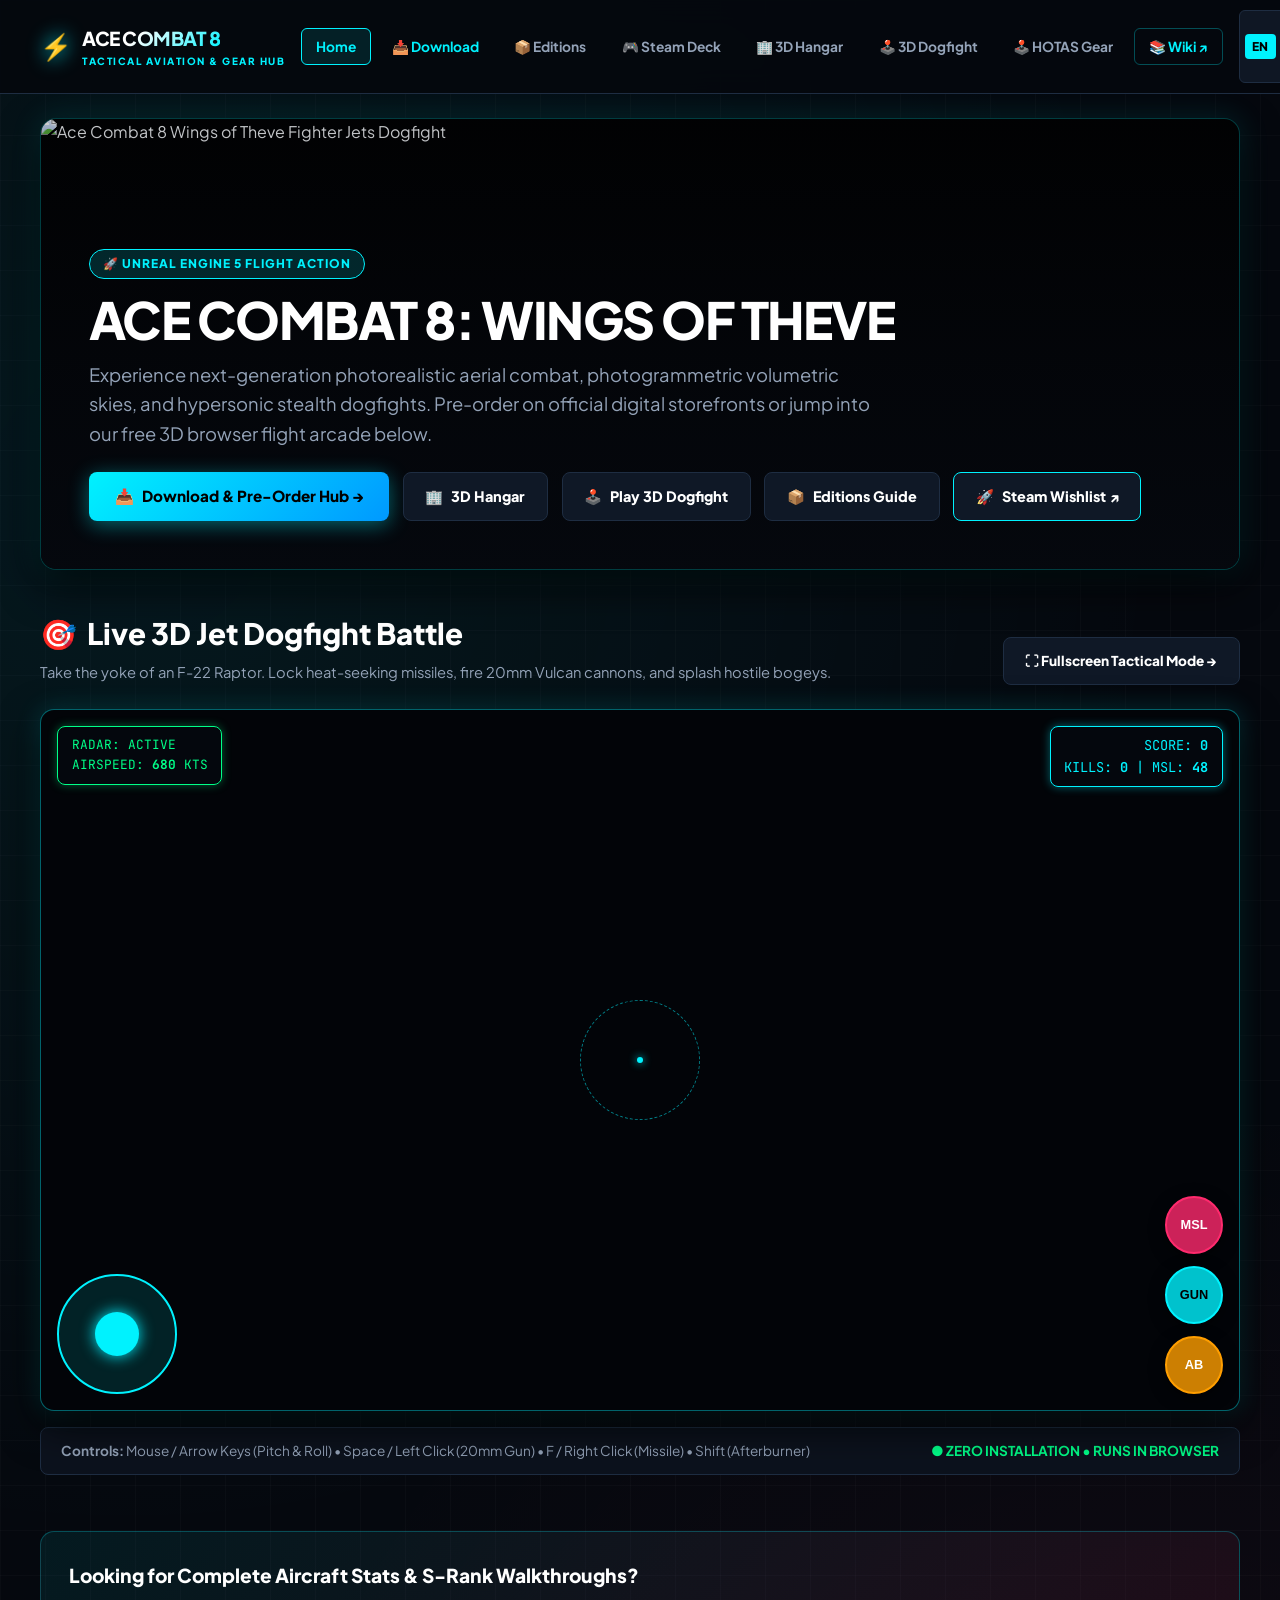
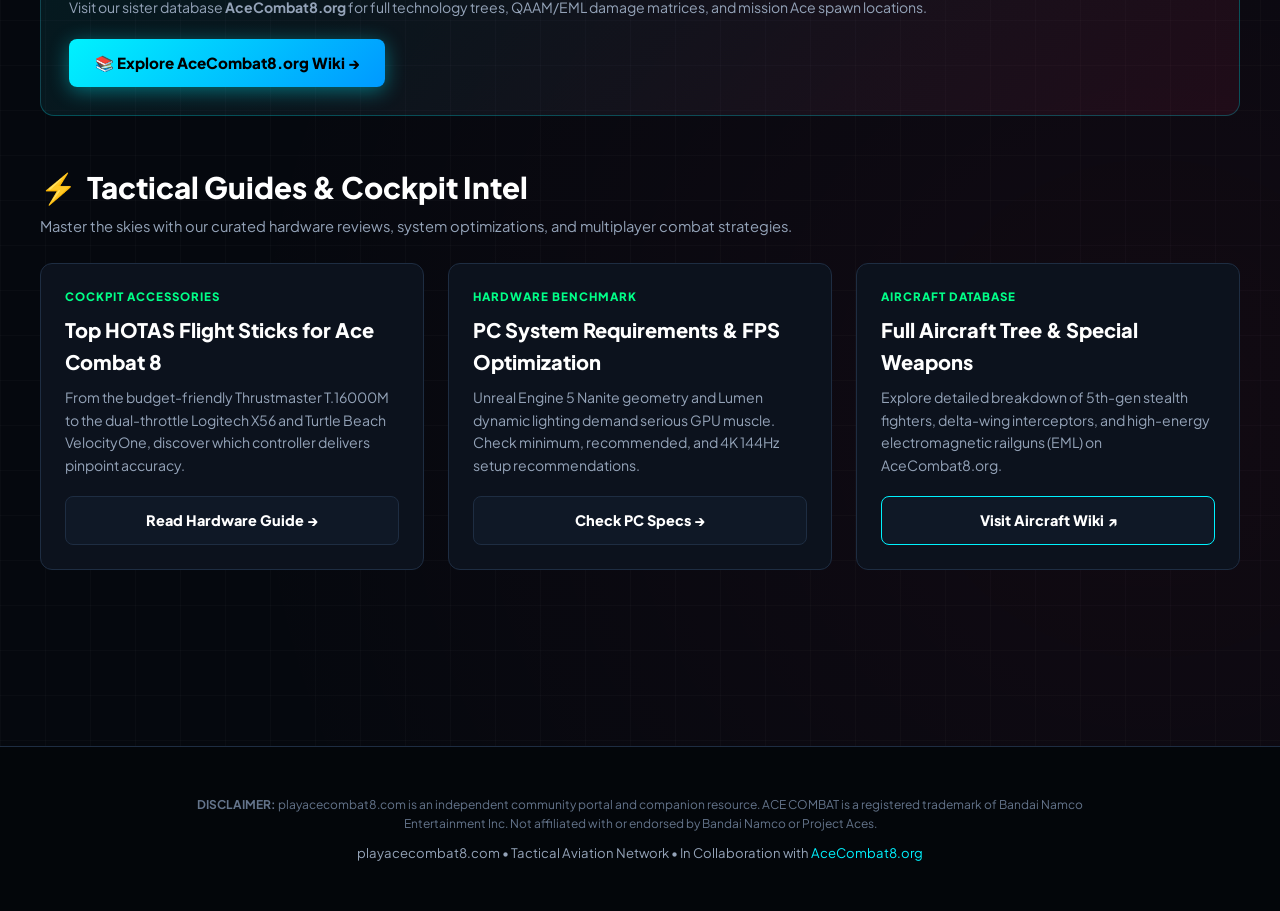
==== index.html @ 9df262fb "feat(download): add /download/ hub and official Steam/Bandai Namco storefront links" ====
<!DOCTYPE html>
<html lang="en">
<head>
  <meta charset="UTF-8">
  <meta name="viewport" content="width=device-width, initial-scale=1.0">
  <title>Ace Combat 8: Wings of Theve - 3D Jet Dogfight Game & Gear Hub</title>
  <meta name="description" content="Ace Combat 8: Wings of Theve portal. Play free 3D jet dogfight action game, discover the best HOTAS flight sticks, PC system requirements, and tactical guides.">
  <meta name="keywords" content="ace combat 8, ace combat 8 game, ace combat 8 wings of theve, play ace combat 8 online, ace combat 8 flight stick, ace combat 8 pc requirements">

  <link rel="canonical" href="https://playacecombat8.com/">
  <link rel="alternate" hreflang="en" href="https://playacecombat8.com/">
  <link rel="alternate" hreflang="ja" href="https://playacecombat8.com/ja/">

  <!-- Open Graph -->
  <meta property="og:title" content="Ace Combat 8: Wings of Theve - 3D Jet Dogfight Game & Gear Hub">
  <meta property="og:description" content="Play the free 3D jet dogfight combat arcade, compare HOTAS flight controllers, and master Ace Combat 8.">
  <meta property="og:type" content="website">
  <meta property="og:url" content="https://playacecombat8.com/">
  <meta property="og:image" content="https://playacecombat8.com/images/hero.jpg">

  <link rel="icon" href="data:image/svg+xml,<svg xmlns=%22http://www.w3.org/2000/svg%22 viewBox=%220 0 100 100%22><text y=%22.9em%22 font-size=%2290%22>✈️</text></svg>">

  <!-- Google Fonts -->
  <link rel="preconnect" href="https://fonts.googleapis.com">
  <link rel="preconnect" href="https://fonts.gstatic.com" crossorigin>
  <link href="https://fonts.googleapis.com/css2?family=JetBrains+Mono:wght@500;700;800&family=Plus+Jakarta+Sans:wght@400;600;700;800;900&display=swap" rel="stylesheet">

  <link rel="stylesheet" href="/style.css">

  <script type="application/ld+json">
  {
    "@context": "https://schema.org",
    "@graph": [
      {
        "@type": "WebSite",
        "name": "Ace Combat 8 Game Hub",
        "url": "https://playacecombat8.com/",
        "description": "Interactive aviation portal and 3D air combat dogfight game for Ace Combat 8: Wings of Theve."
      },
      {
        "@type": "VideoGame",
        "name": "Ace Combat 8: Wings of Theve",
        "operatingSystem": "Windows, PS5, Xbox Series X",
        "applicationCategory": "Game",
        "genre": ["Flight Action", "Combat Flight", "Arcade Action"]
      }
    ]
  }
  </script>
</head>
<body>
  <!-- Header Bar -->
  <header class="site-header">
    <div class="header-content">
      <a href="/" class="brand-logo">
        <span class="brand-icon">⚡</span>
        <div>
          <span class="brand-title">ACE COMBAT 8</span>
          <span class="brand-sub">TACTICAL AVIATION & GEAR HUB</span>
        </div>
      </a>

      <nav class="top-nav" id="siteNav">
        <a href="/" class="nav-link active">Home</a>
        <a href="/download/" class="nav-link" style="color: var(--hud-cyan); font-weight: 700;">📥 Download</a>
        <a href="/editions/" class="nav-link">📦 Editions</a>
        <a href="/steam-deck/" class="nav-link">🎮 Steam Deck</a>
        <a href="/hangar/" class="nav-link">🏢 3D Hangar</a>
        <a href="/play-online/" class="nav-link">🕹️ 3D Dogfight</a>
        <a href="/hardware/" class="nav-link">🕹️ HOTAS Gear</a>
        <a href="https://acecombat8.org/" target="_blank" rel="noopener" class="nav-link" style="color: var(--hud-cyan); border-color: rgba(0,242,254,0.3);">📚 Wiki ↗</a>
      </nav>

      <div class="header-right">
        <div class="lang-switch">
          <a href="/" class="lang-btn active">EN</a>
          <a href="/ja/" class="lang-btn">日本語</a>
        </div>
        <button class="mobile-menu-toggle" id="menuToggle" aria-label="Toggle Menu">☰</button>
      </div>
    </div>
  </header>

  <!-- Main Container -->
  <main class="main-content">
    <!-- Cinematic Hero Banner -->
    <section class="hero-banner">
      <div class="hero-img-wrap">
        <img src="/images/hero.jpg" alt="Ace Combat 8 Wings of Theve Fighter Jets Dogfight" width="1240" height="520">
        <div class="hero-overlay">
          <span class="hero-badge">🚀 UNREAL ENGINE 5 FLIGHT ACTION</span>
          <h1 class="hero-title">ACE COMBAT 8: WINGS OF THEVE</h1>
          <p class="hero-desc">
            Experience next-generation photorealistic aerial combat, photogrammetric volumetric skies, and hypersonic stealth dogfights. Pre-order on official digital storefronts or jump into our free 3D browser flight arcade below.
          </p>
          <div class="hero-cta-bar">
            <a href="/download/" class="btn-primary" style="background: linear-gradient(135deg, #00f2fe, #0099ff); color: #000; font-weight: 800;">
              <span>📥</span> Download & Pre-Order Hub →
            </a>
            <a href="/hangar/" class="btn-secondary">
              <span>🏢</span> 3D Hangar
            </a>
            <a href="/play-online/" class="btn-secondary">
              <span>🕹️</span> Play 3D Dogfight
            </a>
            <a href="/editions/" class="btn-secondary">
              <span>📦</span> Editions Guide
            </a>
            <a href="https://store.steampowered.com/search/?term=Ace+Combat" target="_blank" rel="noopener" class="btn-secondary" style="border-color: var(--hud-cyan);">
              <span>🚀</span> Steam Wishlist ↗
            </a>
          </div>
        </div>
      </div>
    </section>

    <!-- Embedded 3D Dogfight Combat Section -->
    <section style="margin-bottom: 3.5rem;">
      <div class="section-header">
        <div>
          <h2 class="section-title"><span>🎯</span> Live 3D Jet Dogfight Battle</h2>
          <p class="section-sub">Take the yoke of an F-22 Raptor. Lock heat-seeking missiles, fire 20mm Vulcan cannons, and splash hostile bogeys.</p>
        </div>
        <a href="/play-online/" class="btn-secondary" style="font-size: 0.85rem;">
          <span>⛶ Fullscreen Tactical Mode →</span>
        </a>
      </div>

      <div class="dogfight-game-wrapper">
        <canvas id="dogfightCanvas"></canvas>

        <!-- Tactical HUD Overlay -->
        <div class="game-hud-overlay">
          <div class="hud-top-bar">
            <div class="hud-radar-box">
              <span>RADAR: ACTIVE</span><br>
              <span>AIRSPEED: <strong id="hudSpeed">680</strong> KTS</span>
            </div>
            <div class="hud-score-box">
              <span>SCORE: <strong id="hudScore">0</strong></span><br>
              <span>KILLS: <strong id="hudKills">0</strong> | MSL: <strong id="hudMissiles">48</strong></span>
            </div>
          </div>

          <div class="hud-center-crosshair">
            <div class="crosshair-center-dot"></div>
          </div>

          <div id="lockWarning" class="hud-lock-warning" style="display: none;">
            ⚠️ MISSILE LOCK ⚠️
          </div>

          <!-- Mobile Virtual Joystick & Buttons -->
          <div class="mobile-flight-controls">
            <div class="touch-stick-area" id="touchStick">
              <div class="touch-stick-thumb" id="stickThumb"></div>
            </div>
            <div class="touch-action-buttons">
              <button class="btn-flight-touch btn-missile" id="btnFireMissile" type="button">MSL</button>
              <button class="btn-flight-touch btn-gun" id="btnFireGun" type="button">GUN</button>
              <button class="btn-flight-touch btn-afterburner" id="btnBoost" type="button">AB</button>
            </div>
          </div>
        </div>
      </div>

      <div style="display: flex; justify-content: space-between; align-items: center; flex-wrap: wrap; gap: 0.5rem; background: #0c121d; padding: 0.75rem 1.25rem; border-radius: 8px; border: 1px solid var(--border-color); font-size: 0.85rem; color: var(--text-muted);">
        <div><strong>Controls:</strong> Mouse / Arrow Keys (Pitch & Roll) • Space / Left Click (20mm Gun) • F / Right Click (Missile) • Shift (Afterburner)</div>
        <div style="color: var(--hud-green); font-weight: 700;">● ZERO INSTALLATION • RUNS IN BROWSER</div>
      </div>
    </section>

    <!-- Cross-Network Synergy Banner -->
    <div class="synergy-box">
      <div class="synergy-text">
        <h4>Looking for Complete Aircraft Stats & S-Rank Walkthroughs?</h4>
        <p>Visit our sister database <strong>AceCombat8.org</strong> for full technology trees, QAAM/EML damage matrices, and mission Ace spawn locations.</p>
      </div>
      <a href="https://acecombat8.org/" target="_blank" rel="noopener" class="btn-primary" style="white-space: nowrap;">
        <span>📚 Explore AceCombat8.org Wiki →</span>
      </a>
    </div>

    <!-- 3 Core Feature Cards -->
    <section>
      <div class="section-header">
        <div>
          <h2 class="section-title"><span>⚡</span> Tactical Guides & Cockpit Intel</h2>
          <p class="section-sub">Master the skies with our curated hardware reviews, system optimizations, and multiplayer combat strategies.</p>
        </div>
      </div>

      <div class="grid-3">
        <div class="tactical-card">
          <span class="card-tag">COCKPIT ACCESSORIES</span>
          <h3>Top HOTAS Flight Sticks for Ace Combat 8</h3>
          <p>From the budget-friendly Thrustmaster T.16000M to the dual-throttle Logitech X56 and Turtle Beach VelocityOne, discover which controller delivers pinpoint accuracy.</p>
          <a href="/hardware/" class="btn-secondary" style="width: 100%; justify-content: center;">
            <span>Read Hardware Guide →</span>
          </a>
        </div>

        <div class="tactical-card">
          <span class="card-tag">HARDWARE BENCHMARK</span>
          <h3>PC System Requirements & FPS Optimization</h3>
          <p>Unreal Engine 5 Nanite geometry and Lumen dynamic lighting demand serious GPU muscle. Check minimum, recommended, and 4K 144Hz setup recommendations.</p>
          <a href="/system-requirements/" class="btn-secondary" style="width: 100%; justify-content: center;">
            <span>Check PC Specs →</span>
          </a>
        </div>

        <div class="tactical-card">
          <span class="card-tag">AIRCRAFT DATABASE</span>
          <h3>Full Aircraft Tree & Special Weapons</h3>
          <p>Explore detailed breakdown of 5th-gen stealth fighters, delta-wing interceptors, and high-energy electromagnetic railguns (EML) on AceCombat8.org.</p>
          <a href="https://acecombat8.org/" target="_blank" rel="noopener" class="btn-secondary" style="width: 100%; justify-content: center; border-color: var(--hud-cyan);">
            <span>Visit Aircraft Wiki ↗</span>
          </a>
        </div>
      </div>
    </section>
  </main>

  <!-- Site Footer -->
  <footer class="site-footer">
    <div class="footer-content">
      <p class="disclaimer-text">
        <strong>DISCLAIMER:</strong> playacecombat8.com is an independent community portal and companion resource. ACE COMBAT is a registered trademark of Bandai Namco Entertainment Inc. Not affiliated with or endorsed by Bandai Namco or Project Aces.
      </p>
      <p class="copyright-sub">playacecombat8.com • Tactical Aviation Network • In Collaboration with <a href="https://acecombat8.org/" target="_blank" rel="noopener" style="color: var(--hud-cyan); text-decoration: none;">AceCombat8.org</a></p>
    </div>
  </footer>

  <script src="https://cdnjs.cloudflare.com/ajax/libs/three.js/r128/three.min.js"></script>
  <script src="/dogfight.js"></script>
  <script>
    const menuToggle = document.getElementById('menuToggle');
    const siteNav = document.getElementById('siteNav');
    if (menuToggle && siteNav) {
      menuToggle.addEventListener('click', () => {
        siteNav.classList.toggle('open');
      });
    }
  </script>
</body>
</html>
---- style.css ----
﻿/* ==========================================================================
   ACE COMBAT 8: WINGS OF THEVE - Tactical Aviation & Arcade Hub
   ========================================================================== */

:root {
  --bg-darkest: #05080e;
  --bg-card: #0c121d;
  --bg-card-hover: #121c2c;
  --bg-elevated: #162438;
  
  --hud-cyan: #00f2fe;
  --hud-cyan-glow: rgba(0, 242, 254, 0.4);
  --hud-green: #00ff88;
  --hud-green-glow: rgba(0, 255, 136, 0.35);
  --afterburner-amber: #ff9e00;
  --missile-red: #ff2a6d;
  
  --text-primary: #f8fafc;
  --text-muted: #94a3b8;
  --text-dim: #64748b;
  
  --border-color: #1e2d42;
  --border-glow: rgba(0, 242, 254, 0.25);
  
  --font-main: 'Plus Jakarta Sans', -apple-system, BlinkMacSystemFont, "Segoe UI", Roboto, sans-serif;
  --font-mono: 'JetBrains Mono', monospace;
}

*, *::before, *::after {
  box-sizing: border-box;
  margin: 0;
  padding: 0;
}

body {
  font-family: var(--font-main);
  background-color: var(--bg-darkest);
  color: var(--text-primary);
  line-height: 1.6;
  min-height: 100vh;
  background-image: 
    radial-gradient(circle at 10% 20%, rgba(0, 242, 254, 0.07) 0%, transparent 45%),
    radial-gradient(circle at 90% 80%, rgba(255, 42, 109, 0.05) 0%, transparent 40%),
    linear-gradient(rgba(255, 255, 255, 0.02) 1px, transparent 1px),
    linear-gradient(90deg, rgba(255, 255, 255, 0.02) 1px, transparent 1px);
  background-size: 100% 100%, 100% 100%, 45px 45px, 45px 45px;
}

/* Header & Navbar */
.site-header {
  background: rgba(5, 8, 14, 0.92);
  backdrop-filter: blur(14px);
  -webkit-backdrop-filter: blur(14px);
  border-bottom: 1px solid var(--border-color);
  position: sticky;
  top: 0;
  z-index: 1000;
}

.header-content {
  max-width: 1240px;
  margin: 0 auto;
  padding: 0.65rem 1.25rem;
  display: flex;
  justify-content: space-between;
  align-items: center;
  gap: 1rem;
  position: relative;
}

.brand-logo {
  display: flex;
  align-items: center;
  gap: 0.65rem;
  text-decoration: none;
  color: #fff;
  flex-shrink: 0;
}

.brand-icon {
  font-size: 1.6rem;
  filter: drop-shadow(0 0 10px var(--hud-cyan));
}

.brand-title {
  font-size: 1.2rem;
  font-weight: 900;
  letter-spacing: -0.5px;
  background: linear-gradient(135deg, #ffffff 40%, var(--hud-cyan) 100%);
  -webkit-background-clip: text;
  -webkit-text-fill-color: transparent;
}

.brand-sub {
  font-size: 0.62rem;
  font-weight: 800;
  letter-spacing: 1.5px;
  color: var(--hud-cyan);
  display: block;
}

.top-nav {
  display: flex;
  align-items: center;
  gap: 0.4rem;
}

.nav-link {
  color: var(--text-muted);
  text-decoration: none;
  font-size: 0.86rem;
  font-weight: 700;
  padding: 0.4rem 0.85rem;
  border-radius: 6px;
  transition: all 0.2s ease;
  border: 1px solid transparent;
  white-space: nowrap;
}

.nav-link:hover {
  color: #fff;
  background: rgba(255, 255, 255, 0.05);
  border-color: var(--border-color);
}

.nav-link.active {
  color: var(--hud-cyan);
  background: rgba(0, 242, 254, 0.1);
  border-color: var(--hud-cyan);
}

.header-right {
  display: flex;
  align-items: center;
  gap: 0.6rem;
}

.lang-switch {
  display: flex;
  align-items: center;
  gap: 0.25rem;
  background: #0f1724;
  padding: 0.2rem 0.35rem;
  border-radius: 6px;
  border: 1px solid var(--border-color);
  font-size: 0.75rem;
  font-weight: 800;
}

.lang-btn {
  color: var(--text-dim);
  text-decoration: none;
  padding: 0.2rem 0.45rem;
  border-radius: 4px;
}

.lang-btn.active {
  background: var(--hud-cyan);
  color: #000;
}

.mobile-menu-toggle {
  display: none;
  background: #0f1724;
  border: 1px solid var(--border-color);
  color: #fff;
  width: 36px;
  height: 36px;
  border-radius: 6px;
  align-items: center;
  justify-content: center;
  font-size: 1.1rem;
  cursor: pointer;
}

@media (max-width: 820px) {
  .brand-sub { display: none; }
  .mobile-menu-toggle { display: inline-flex; }
  .top-nav {
    display: none;
    position: absolute;
    top: 100%;
    left: 0;
    right: 0;
    background: #070c16f8;
    backdrop-filter: blur(16px);
    -webkit-backdrop-filter: blur(16px);
    border-bottom: 1px solid var(--border-color);
    padding: 1rem 1.25rem;
    flex-direction: column;
    gap: 0.5rem;
    box-shadow: 0 15px 35px rgba(0, 0, 0, 0.8);
    z-index: 999;
  }
  .top-nav.open { display: flex; }
  .top-nav .nav-link {
    width: 100%;
    text-align: center;
    padding: 0.65rem 1rem;
    font-size: 0.95rem;
  }
}

/* Main Content */
.main-content {
  max-width: 1240px;
  margin: 0 auto;
  padding: 1.5rem 1.25rem 4rem 1.25rem;
}

/* Tactical Hero Banner */
.hero-banner {
  position: relative;
  border-radius: 16px;
  overflow: hidden;
  border: 1px solid var(--border-glow);
  box-shadow: 0 15px 40px rgba(0, 0, 0, 0.8), 0 0 30px rgba(0, 242, 254, 0.15);
  margin-bottom: 2.5rem;
  background: #000;
}

.hero-img-wrap {
  position: relative;
  width: 100%;
  height: clamp(340px, 50vh, 520px);
}

.hero-img-wrap img {
  width: 100%;
  height: 100%;
  object-fit: cover;
  object-position: center 35%;
  display: block;
}

.hero-overlay {
  position: absolute;
  inset: 0;
  background: linear-gradient(180deg, rgba(5,8,14,0.2) 0%, rgba(5,8,14,0.7) 60%, rgba(5,8,14,0.98) 100%);
  display: flex;
  flex-direction: column;
  justify-content: flex-end;
  padding: clamp(1.5rem, 4vw, 3rem);
}

.hero-badge {
  display: inline-flex;
  align-items: center;
  gap: 0.4rem;
  background: rgba(0, 242, 254, 0.15);
  border: 1px solid var(--hud-cyan);
  color: var(--hud-cyan);
  font-size: 0.75rem;
  font-weight: 800;
  padding: 0.3rem 0.8rem;
  border-radius: 50px;
  margin-bottom: 0.75rem;
  width: fit-content;
  text-transform: uppercase;
  letter-spacing: 1px;
}

.hero-title {
  font-size: clamp(1.8rem, 4.5vw, 3.2rem);
  font-weight: 900;
  letter-spacing: -0.03em;
  line-height: 1.1;
  color: #fff;
  margin-bottom: 0.75rem;
}

.hero-desc {
  font-size: clamp(0.95rem, 1.8vw, 1.15rem);
  color: var(--text-muted);
  max-width: 800px;
  margin-bottom: 1.5rem;
}

.hero-cta-bar {
  display: flex;
  gap: 0.85rem;
  flex-wrap: wrap;
  align-items: center;
}

/* Buttons */
.btn-primary {
  background: linear-gradient(135deg, var(--hud-cyan) 0%, #0099ff 100%);
  color: #000;
  font-weight: 900;
  font-size: 0.95rem;
  padding: 0.75rem 1.6rem;
  border-radius: 8px;
  text-decoration: none;
  display: inline-flex;
  align-items: center;
  gap: 0.5rem;
  border: none;
  cursor: pointer;
  box-shadow: 0 4px 20px var(--hud-cyan-glow);
  transition: all 0.2s ease;
}

.btn-primary:hover {
  transform: translateY(-2px);
  box-shadow: 0 6px 25px rgba(0, 242, 254, 0.6);
}

.btn-secondary {
  background: #0f1826;
  color: #fff;
  font-weight: 800;
  font-size: 0.9rem;
  padding: 0.75rem 1.35rem;
  border-radius: 8px;
  text-decoration: none;
  display: inline-flex;
  align-items: center;
  gap: 0.5rem;
  border: 1px solid var(--border-color);
  cursor: pointer;
  transition: all 0.2s ease;
}

.btn-secondary:hover {
  border-color: var(--hud-cyan);
  background: #152236;
}

/* Feature Grid Cards */
.section-header {
  display: flex;
  justify-content: space-between;
  align-items: flex-end;
  margin-bottom: 1.5rem;
  flex-wrap: wrap;
  gap: 0.75rem;
}

.section-title {
  font-size: clamp(1.4rem, 2.5vw, 1.85rem);
  font-weight: 900;
  color: #fff;
  display: flex;
  align-items: center;
  gap: 0.6rem;
}

.section-sub {
  color: var(--text-muted);
  font-size: 0.92rem;
  margin-top: 0.25rem;
}

.grid-3 {
  display: grid;
  grid-template-columns: repeat(auto-fit, minmax(320px, 1fr));
  gap: 1.5rem;
  margin-bottom: 3rem;
}

.tactical-card {
  background: var(--bg-card);
  border: 1px solid var(--border-color);
  border-radius: 12px;
  padding: 1.5rem;
  transition: all 0.2s ease;
  position: relative;
  overflow: hidden;
}

.tactical-card:hover {
  border-color: var(--hud-cyan);
  background: var(--bg-card-hover);
  transform: translateY(-3px);
  box-shadow: 0 10px 30px rgba(0,0,0,0.5);
}

.card-tag {
  font-size: 0.72rem;
  font-weight: 800;
  color: var(--hud-green);
  text-transform: uppercase;
  letter-spacing: 1px;
  margin-bottom: 0.5rem;
  display: block;
}

.tactical-card h3 {
  font-size: 1.25rem;
  font-weight: 800;
  color: #fff;
  margin-bottom: 0.5rem;
}

.tactical-card p {
  font-size: 0.88rem;
  color: var(--text-muted);
  margin-bottom: 1.25rem;
}

/* Cross-Link Network Banner (Connecting with acecombat8.org) */
.synergy-box {
  background: linear-gradient(135deg, rgba(0, 242, 254, 0.08), rgba(255, 42, 109, 0.08));
  border: 1px solid var(--border-glow);
  border-radius: 14px;
  padding: 1.75rem;
  margin-bottom: 3rem;
  display: flex;
  justify-content: space-between;
  align-items: center;
  flex-wrap: wrap;
  gap: 1.25rem;
}

.synergy-text h4 {
  font-size: 1.2rem;
  font-weight: 900;
  color: #fff;
  margin-bottom: 0.35rem;
}

.synergy-text p {
  font-size: 0.88rem;
  color: var(--text-muted);
}

/* 3D Dogfight Arcade Container */
.dogfight-game-wrapper {
  position: relative;
  width: 100%;
  height: clamp(520px, 78vh, 720px);
  background: #020408;
  border-radius: 14px;
  overflow: hidden;
  border: 1px solid var(--hud-cyan-glow);
  box-shadow: 0 15px 40px rgba(0,0,0,0.8), 0 0 25px rgba(0, 242, 254, 0.2);
  margin-bottom: 1rem;
}

#dogfightCanvas {
  width: 100%;
  height: 100%;
  display: block;
  touch-action: none;
  cursor: crosshair;
}

/* HUD Overlay on 3D Game */
.game-hud-overlay {
  position: absolute;
  inset: 0;
  pointer-events: none;
  display: flex;
  flex-direction: column;
  justify-content: space-between;
  padding: 1rem;
  font-family: var(--font-mono);
}

.hud-top-bar {
  display: flex;
  justify-content: space-between;
  align-items: flex-start;
}

.hud-radar-box {
  background: rgba(5, 8, 14, 0.8);
  border: 1px solid var(--hud-green);
  border-radius: 8px;
  padding: 0.5rem 0.85rem;
  font-size: 0.8rem;
  color: var(--hud-green);
  box-shadow: 0 0 10px var(--hud-green-glow);
}

.hud-score-box {
  background: rgba(5, 8, 14, 0.8);
  border: 1px solid var(--hud-cyan);
  border-radius: 8px;
  padding: 0.5rem 0.85rem;
  font-size: 0.85rem;
  color: var(--hud-cyan);
  text-align: right;
  box-shadow: 0 0 10px var(--hud-cyan-glow);
}

.hud-center-crosshair {
  position: absolute;
  top: 50%;
  left: 50%;
  transform: translate(-50%, -50%);
  width: 120px;
  height: 120px;
  border: 1px dashed rgba(0, 242, 254, 0.5);
  border-radius: 50%;
  display: flex;
  align-items: center;
  justify-content: center;
  pointer-events: none;
}

.crosshair-center-dot {
  width: 6px;
  height: 6px;
  background: var(--hud-cyan);
  border-radius: 50%;
  box-shadow: 0 0 8px var(--hud-cyan);
}

.hud-lock-warning {
  position: absolute;
  top: 60%;
  left: 50%;
  transform: translate(-50%, -50%);
  color: var(--missile-red);
  font-weight: 900;
  font-size: 0.95rem;
  letter-spacing: 2px;
  animation: pulseLock 0.6s infinite alternate;
}

@keyframes pulseLock {
  from { opacity: 0.3; }
  to { opacity: 1; transform: translate(-50%, -50%) scale(1.1); }
}

/* Mobile Virtual Flight Controls */
.mobile-flight-controls {
  position: absolute;
  bottom: 1rem;
  left: 1rem;
  right: 1rem;
  display: flex;
  justify-content: space-between;
  align-items: flex-end;
  pointer-events: none;
}

.touch-stick-area {
  width: 120px;
  height: 120px;
  border-radius: 50%;
  background: rgba(0, 242, 254, 0.12);
  border: 2px solid var(--hud-cyan);
  pointer-events: auto;
  touch-action: none;
  position: relative;
}

.touch-stick-thumb {
  width: 44px;
  height: 44px;
  border-radius: 50%;
  background: var(--hud-cyan);
  position: absolute;
  top: 50%;
  left: 50%;
  transform: translate(-50%, -50%);
  box-shadow: 0 0 15px var(--hud-cyan);
}

.touch-action-buttons {
  display: flex;
  flex-direction: column;
  gap: 0.75rem;
  pointer-events: auto;
}

.btn-flight-touch {
  width: 58px;
  height: 58px;
  border-radius: 50%;
  border: 2px solid #fff;
  color: #fff;
  font-weight: 900;
  font-size: 0.8rem;
  cursor: pointer;
  touch-action: none;
  display: flex;
  align-items: center;
  justify-content: center;
  box-shadow: 0 4px 15px rgba(0,0,0,0.6);
  user-select: none;
}

.btn-flight-touch.btn-missile {
  background: rgba(255, 42, 109, 0.8);
  border-color: var(--missile-red);
}

.btn-flight-touch.btn-gun {
  background: rgba(0, 242, 254, 0.8);
  border-color: var(--hud-cyan);
  color: #000;
}

.btn-flight-touch.btn-afterburner {
  background: rgba(255, 158, 0, 0.8);
  border-color: var(--afterburner-amber);
}

/* Footer */
.site-footer {
  border-top: 1px solid var(--border-color);
  background: #03060a;
  padding: 3rem 1.5rem;
  text-align: center;
  margin-top: 4rem;
}

.footer-content {
  max-width: 900px;
  margin: 0 auto;
}

.disclaimer-text {
  font-size: 0.75rem;
  color: var(--text-dim);
  margin-bottom: 0.5rem;
}

.copyright-sub {
  font-size: 0.82rem;
  color: var(--text-muted);
}
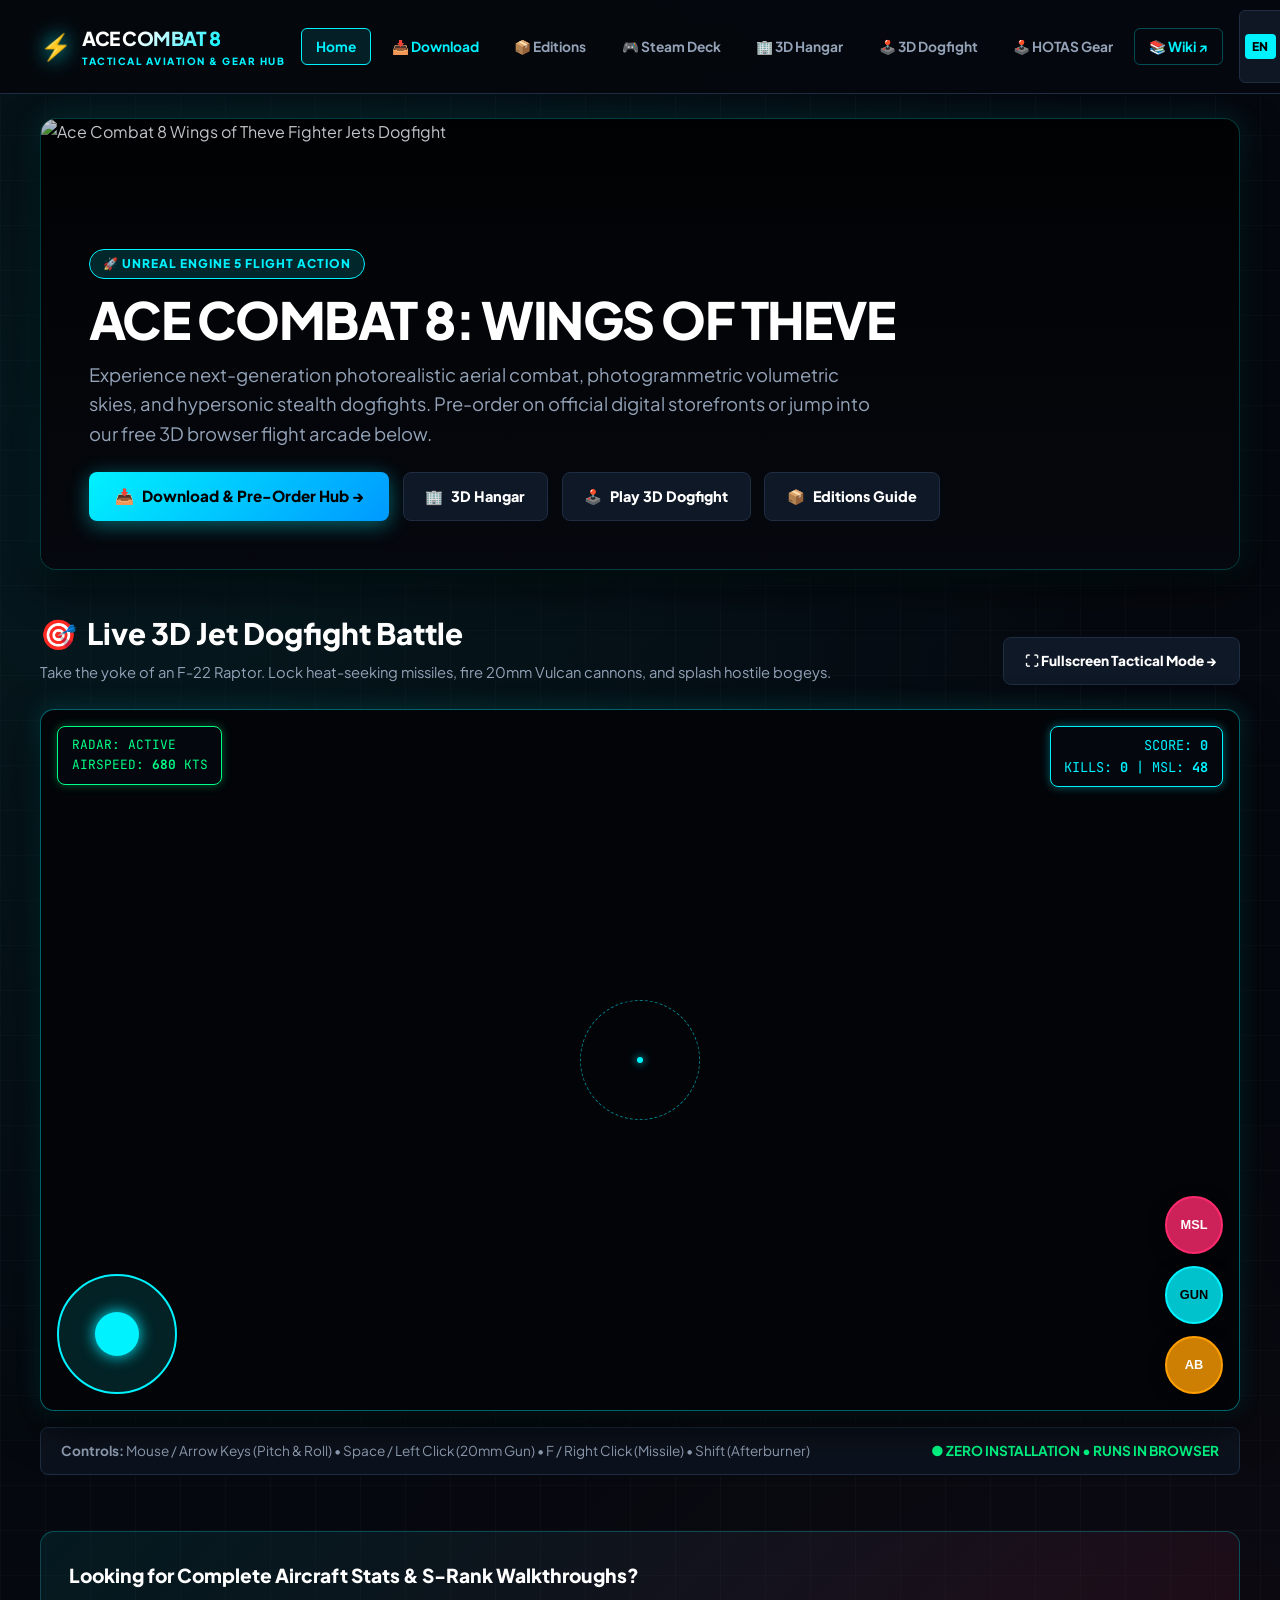
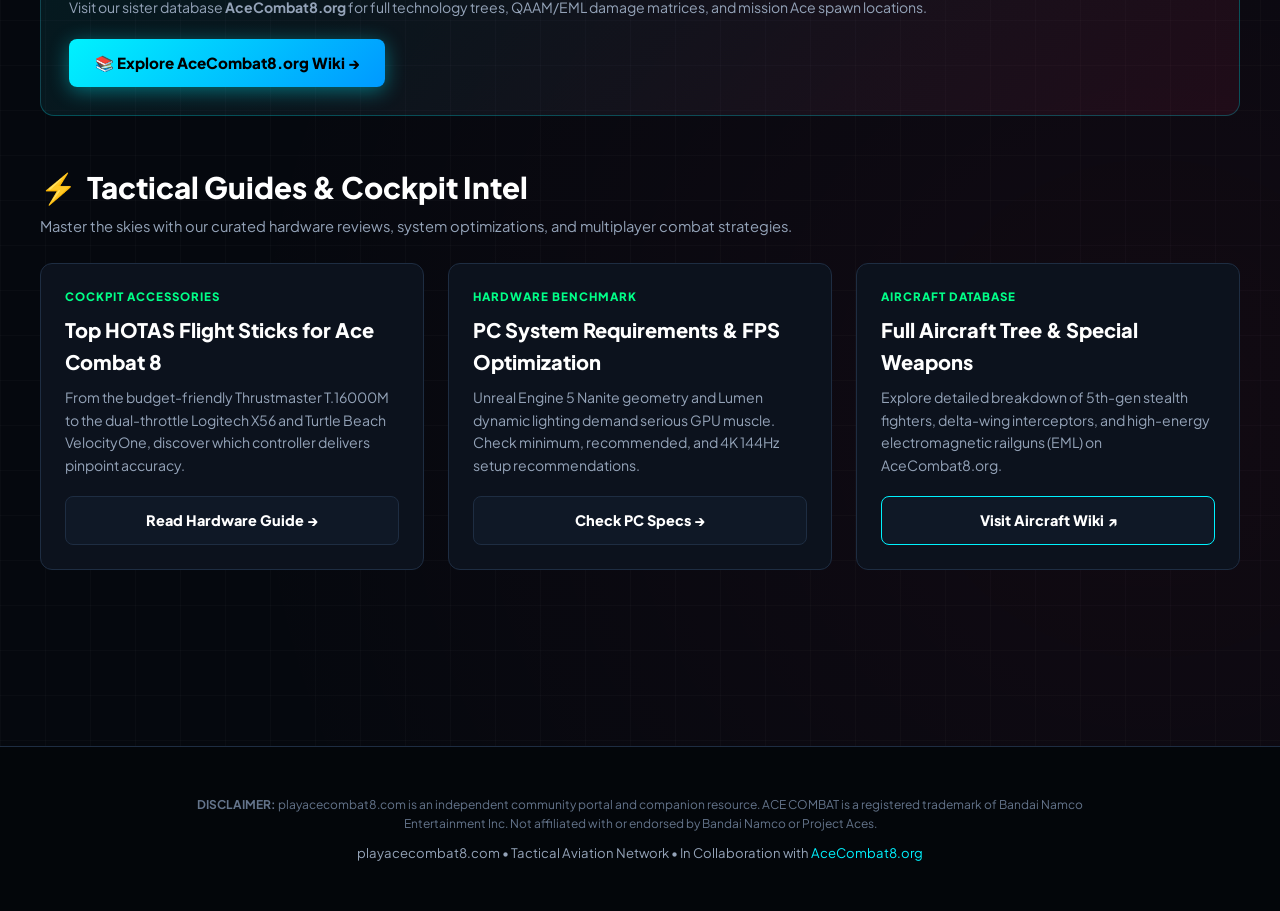
==== commit 66976c45: "refactor(links): remove external storefront link from homepage hero, keep outbound links isolated in" ====
--- a/index.html
+++ b/index.html
@@ -106,9 +106,6 @@
             <a href="/editions/" class="btn-secondary">
               <span>📦</span> Editions Guide
             </a>
-            <a href="https://store.steampowered.com/search/?term=Ace+Combat" target="_blank" rel="noopener" class="btn-secondary" style="border-color: var(--hud-cyan);">
-              <span>🚀</span> Steam Wishlist ↗
-            </a>
           </div>
         </div>
       </div>
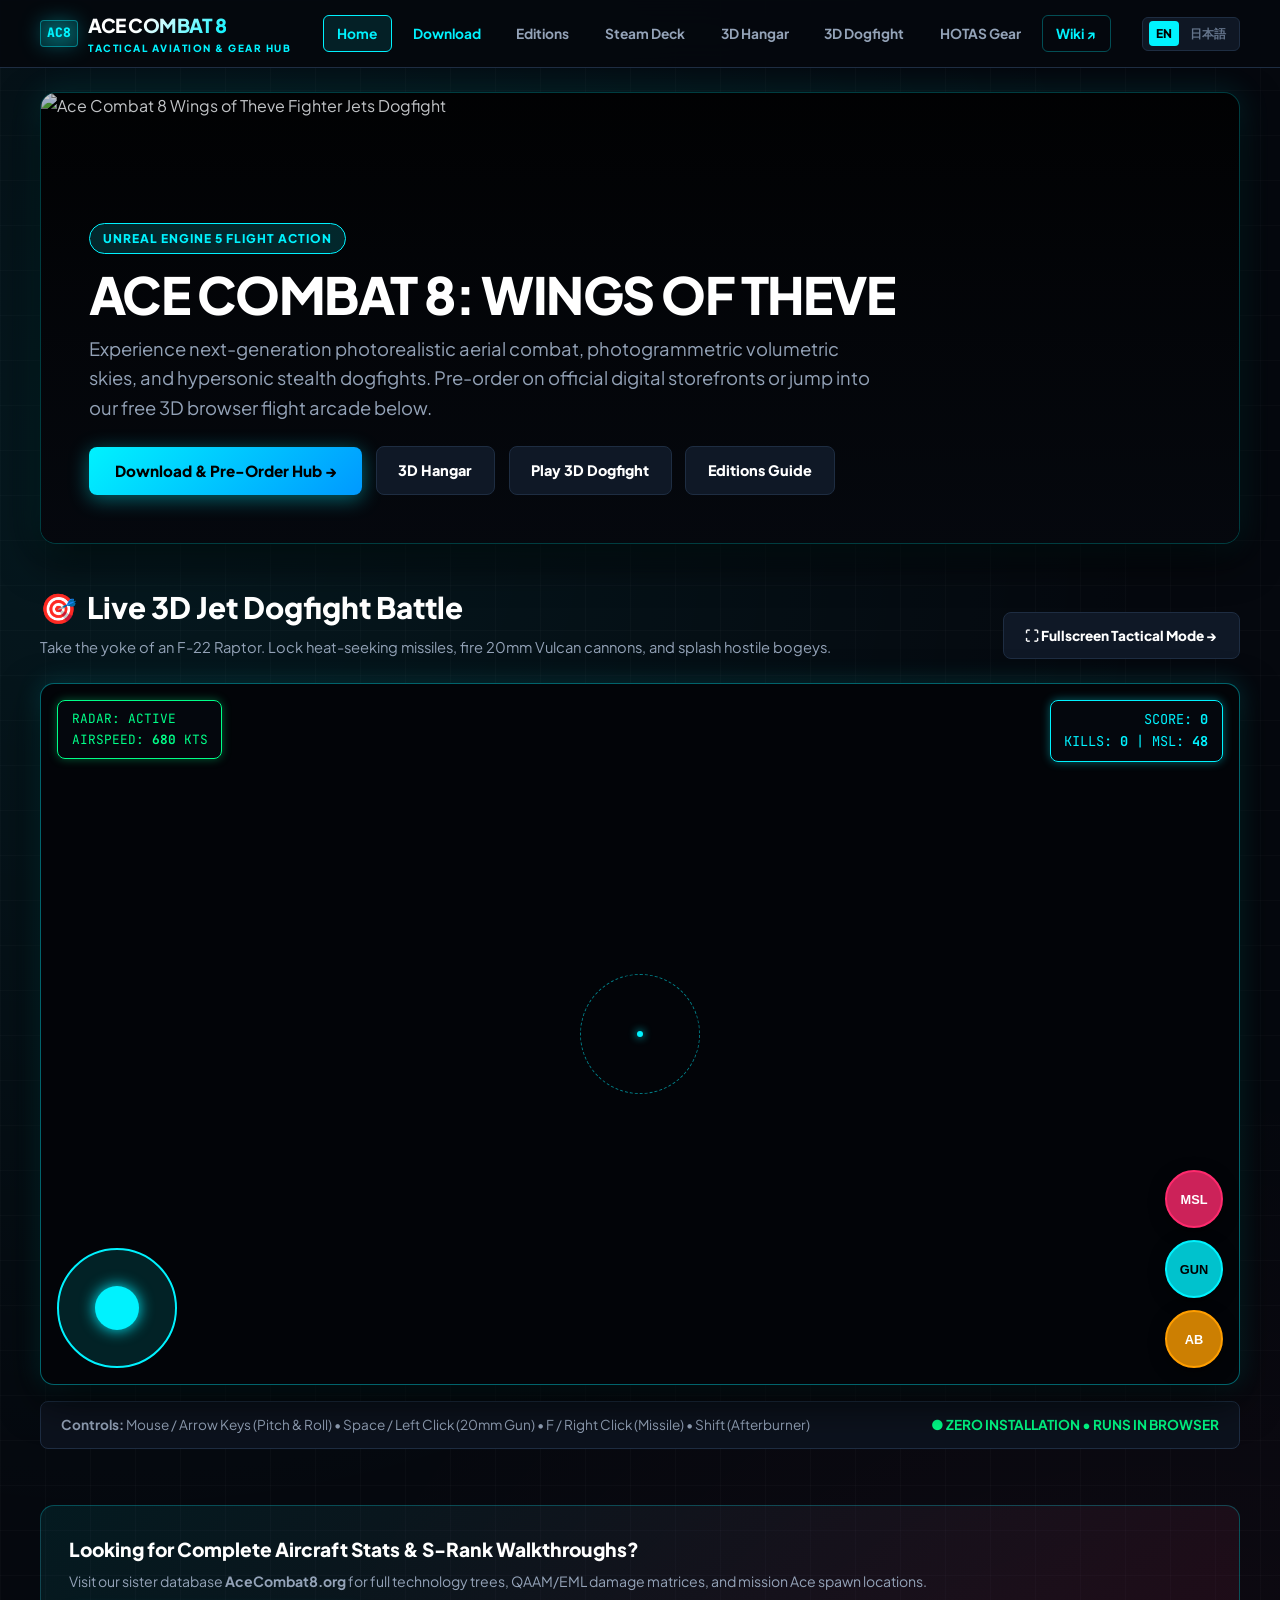
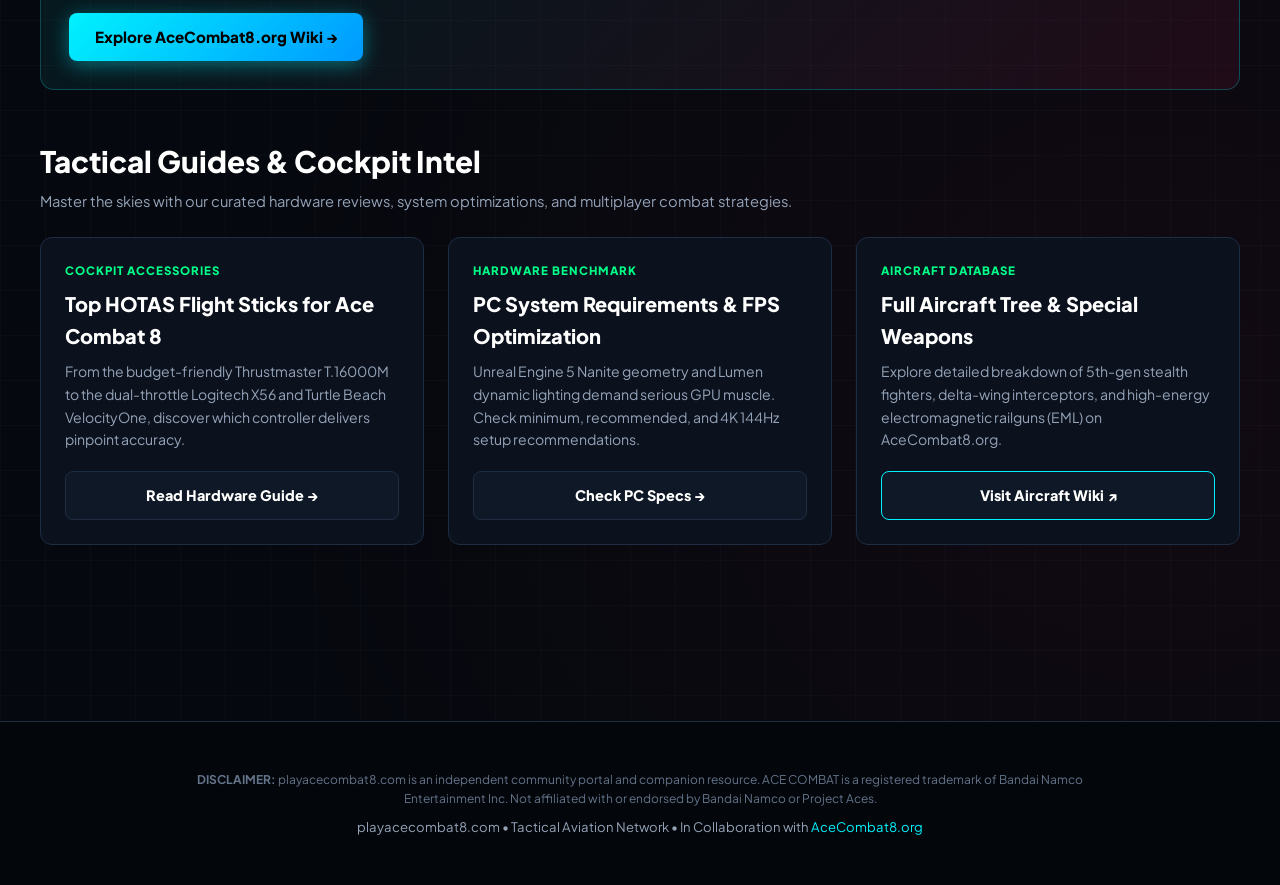
==== commit ac547277: "style: remove childish emojis and upgrade to sleek tactical HUD flight styling" ====
--- a/index.html
+++ b/index.html
@@ -18,7 +18,7 @@
   <meta property="og:url" content="https://playacecombat8.com/">
   <meta property="og:image" content="https://playacecombat8.com/images/hero.jpg">
 
-  <link rel="icon" href="data:image/svg+xml,<svg xmlns=%22http://www.w3.org/2000/svg%22 viewBox=%220 0 100 100%22><text y=%22.9em%22 font-size=%2290%22>✈️</text></svg>">
+  <link rel="icon" href="data:image/svg+xml,<svg xmlns=%22http://www.w3.org/2000/svg%22 viewBox=%220 0 100 100%22><text y=%22.9em%22 font-size=%2290%22></text></svg>">
 
   <!-- Google Fonts -->
   <link rel="preconnect" href="https://fonts.googleapis.com">
@@ -53,7 +53,7 @@
   <header class="site-header">
     <div class="header-content">
       <a href="/" class="brand-logo">
-        <span class="brand-icon">⚡</span>
+        <span class="brand-icon" style="font-family: var(--font-mono); font-weight: 900; font-size: 13px; background: rgba(0,242,254,0.12); border: 1px solid rgba(0,242,254,0.4); border-radius: 4px; padding: 2px 6px; color: var(--hud-cyan);">AC8</span>
         <div>
           <span class="brand-title">ACE COMBAT 8</span>
           <span class="brand-sub">TACTICAL AVIATION & GEAR HUB</span>
@@ -62,13 +62,13 @@
 
       <nav class="top-nav" id="siteNav">
         <a href="/" class="nav-link active">Home</a>
-        <a href="/download/" class="nav-link" style="color: var(--hud-cyan); font-weight: 700;">📥 Download</a>
-        <a href="/editions/" class="nav-link">📦 Editions</a>
-        <a href="/steam-deck/" class="nav-link">🎮 Steam Deck</a>
-        <a href="/hangar/" class="nav-link">🏢 3D Hangar</a>
-        <a href="/play-online/" class="nav-link">🕹️ 3D Dogfight</a>
-        <a href="/hardware/" class="nav-link">🕹️ HOTAS Gear</a>
-        <a href="https://acecombat8.org/" target="_blank" rel="noopener" class="nav-link" style="color: var(--hud-cyan); border-color: rgba(0,242,254,0.3);">📚 Wiki ↗</a>
+        <a href="/download/" class="nav-link" style="color: var(--hud-cyan); font-weight: 700;">Download</a>
+        <a href="/editions/" class="nav-link">Editions</a>
+        <a href="/steam-deck/" class="nav-link">Steam Deck</a>
+        <a href="/hangar/" class="nav-link">3D Hangar</a>
+        <a href="/play-online/" class="nav-link">3D Dogfight</a>
+        <a href="/hardware/" class="nav-link">HOTAS Gear</a>
+        <a href="https://acecombat8.org/" target="_blank" rel="noopener" class="nav-link" style="color: var(--hud-cyan); border-color: rgba(0,242,254,0.3);">Wiki ↗</a>
       </nav>
 
       <div class="header-right">
@@ -88,23 +88,23 @@
       <div class="hero-img-wrap">
         <img src="/images/hero.jpg" alt="Ace Combat 8 Wings of Theve Fighter Jets Dogfight" width="1240" height="520">
         <div class="hero-overlay">
-          <span class="hero-badge">🚀 UNREAL ENGINE 5 FLIGHT ACTION</span>
+          <span class="hero-badge">UNREAL ENGINE 5 FLIGHT ACTION</span>
           <h1 class="hero-title">ACE COMBAT 8: WINGS OF THEVE</h1>
           <p class="hero-desc">
             Experience next-generation photorealistic aerial combat, photogrammetric volumetric skies, and hypersonic stealth dogfights. Pre-order on official digital storefronts or jump into our free 3D browser flight arcade below.
           </p>
           <div class="hero-cta-bar">
             <a href="/download/" class="btn-primary" style="background: linear-gradient(135deg, #00f2fe, #0099ff); color: #000; font-weight: 800;">
-              <span>📥</span> Download & Pre-Order Hub →
+              Download & Pre-Order Hub →
             </a>
             <a href="/hangar/" class="btn-secondary">
-              <span>🏢</span> 3D Hangar
+              3D Hangar
             </a>
             <a href="/play-online/" class="btn-secondary">
-              <span>🕹️</span> Play 3D Dogfight
+              Play 3D Dogfight
             </a>
             <a href="/editions/" class="btn-secondary">
-              <span>📦</span> Editions Guide
+              Editions Guide
             </a>
           </div>
         </div>
@@ -144,8 +144,7 @@
           </div>
 
           <div id="lockWarning" class="hud-lock-warning" style="display: none;">
-            ⚠️ MISSILE LOCK ⚠️
-          </div>
+            [MISSILE LOCK ACTIVE]</div>
 
           <!-- Mobile Virtual Joystick & Buttons -->
           <div class="mobile-flight-controls">
@@ -174,7 +173,7 @@
         <p>Visit our sister database <strong>AceCombat8.org</strong> for full technology trees, QAAM/EML damage matrices, and mission Ace spawn locations.</p>
       </div>
       <a href="https://acecombat8.org/" target="_blank" rel="noopener" class="btn-primary" style="white-space: nowrap;">
-        <span>📚 Explore AceCombat8.org Wiki →</span>
+        <span>Explore AceCombat8.org Wiki →</span>
       </a>
     </div>
 
@@ -182,7 +181,7 @@
     <section>
       <div class="section-header">
         <div>
-          <h2 class="section-title"><span>⚡</span> Tactical Guides & Cockpit Intel</h2>
+          <h2 class="section-title">Tactical Guides & Cockpit Intel</h2>
           <p class="section-sub">Master the skies with our curated hardware reviews, system optimizations, and multiplayer combat strategies.</p>
         </div>
       </div>
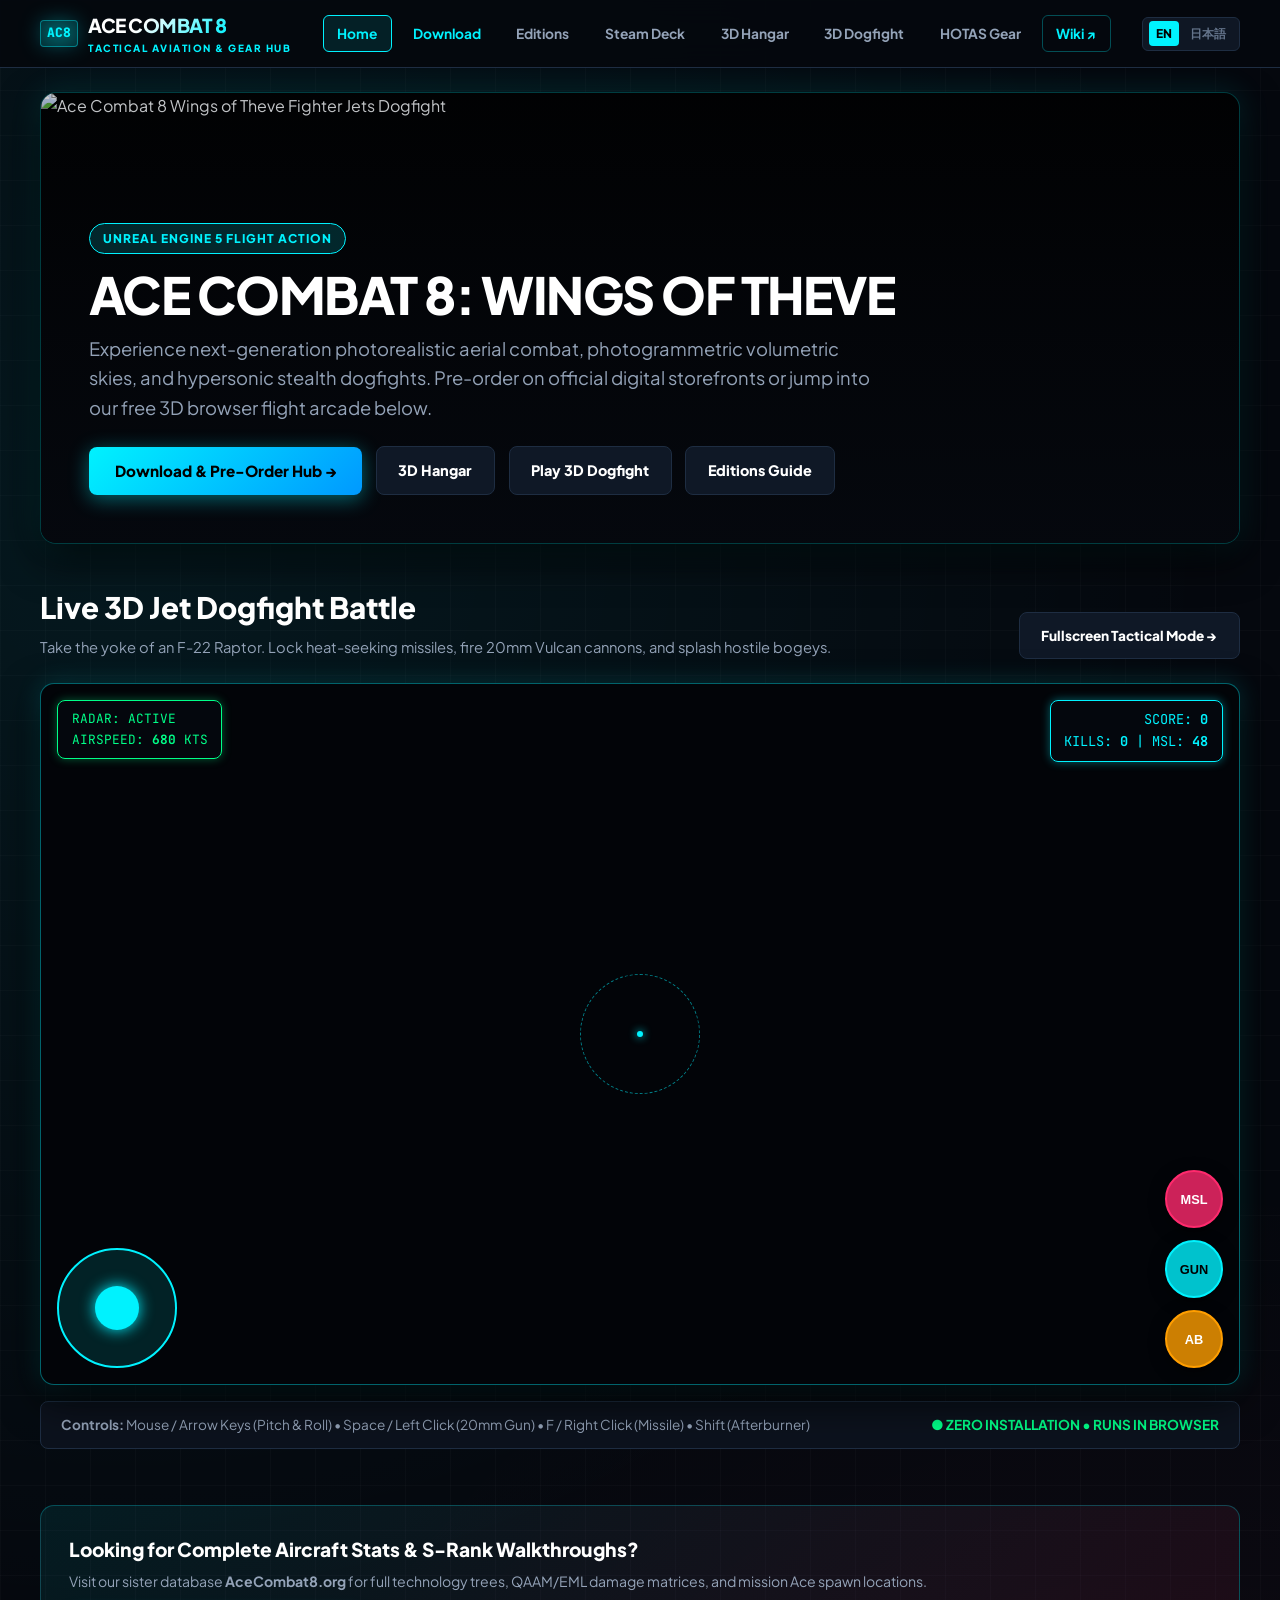
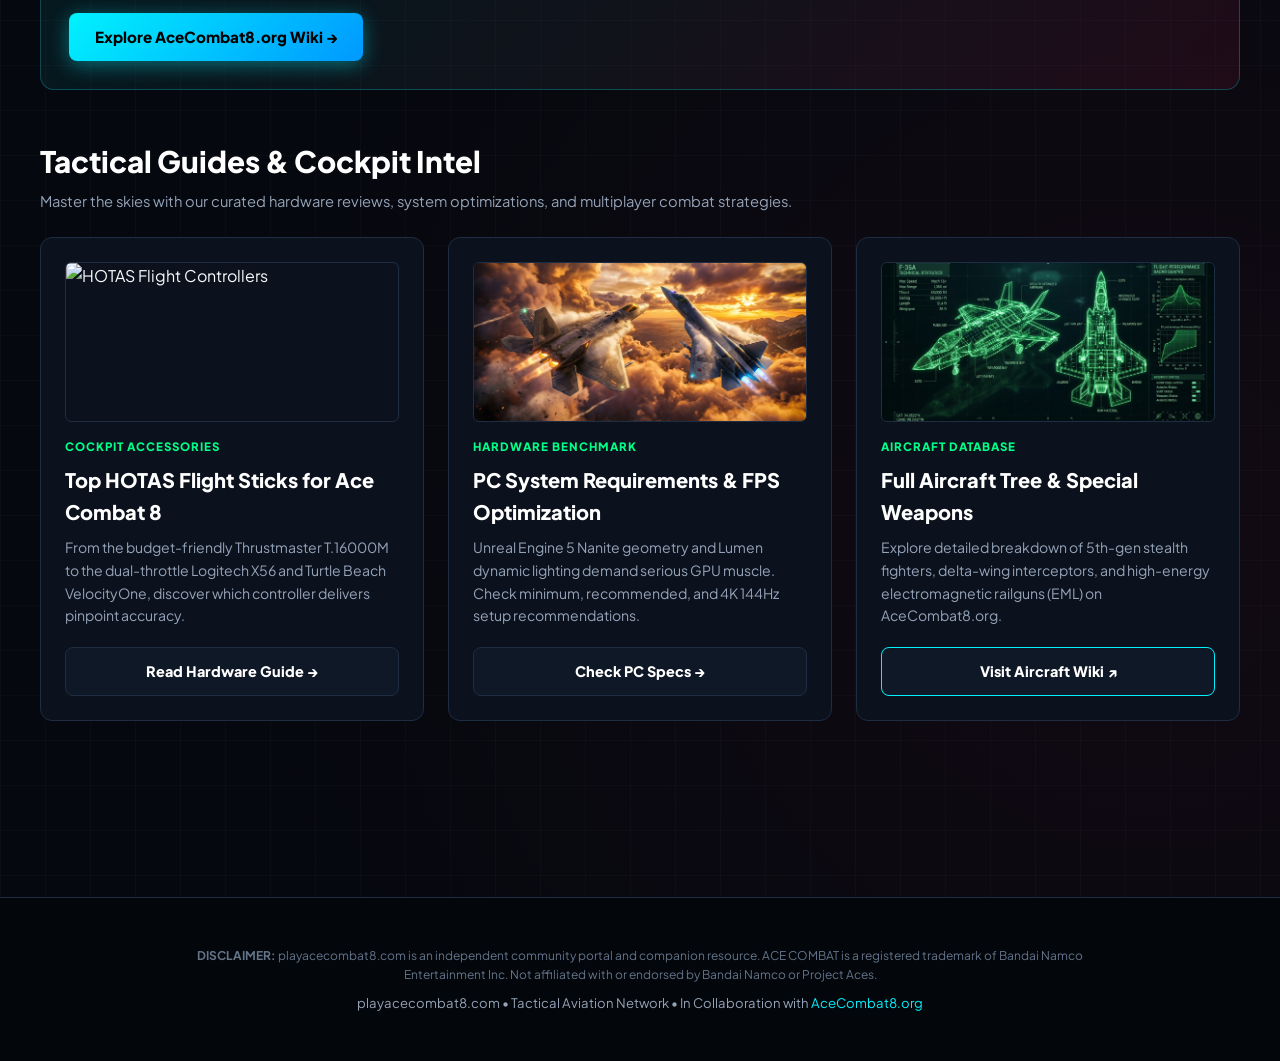
==== commit f53c9e6c: "style: complete visual imagery upgrades, eliminate all emojis and SaaS borders" ====
--- a/index.html
+++ b/index.html
@@ -115,11 +115,11 @@
     <section style="margin-bottom: 3.5rem;">
       <div class="section-header">
         <div>
-          <h2 class="section-title"><span>🎯</span> Live 3D Jet Dogfight Battle</h2>
+          <h2 class="section-title">Live 3D Jet Dogfight Battle</h2>
           <p class="section-sub">Take the yoke of an F-22 Raptor. Lock heat-seeking missiles, fire 20mm Vulcan cannons, and splash hostile bogeys.</p>
         </div>
         <a href="/play-online/" class="btn-secondary" style="font-size: 0.85rem;">
-          <span>⛶ Fullscreen Tactical Mode →</span>
+          <span>Fullscreen Tactical Mode →</span>
         </a>
       </div>
 
@@ -188,6 +188,7 @@
 
       <div class="grid-3">
         <div class="tactical-card">
+          <img src="/images/hotas-gear.jpg" alt="HOTAS Flight Controllers" width="600" height="300" style="width: 100%; height: 160px; object-fit: cover; border-radius: 6px; margin-bottom: 1rem; border: 1px solid var(--border-color); display: block;">
           <span class="card-tag">COCKPIT ACCESSORIES</span>
           <h3>Top HOTAS Flight Sticks for Ace Combat 8</h3>
           <p>From the budget-friendly Thrustmaster T.16000M to the dual-throttle Logitech X56 and Turtle Beach VelocityOne, discover which controller delivers pinpoint accuracy.</p>
@@ -197,6 +198,7 @@
         </div>
 
         <div class="tactical-card">
+          <img src="/images/dogfight.jpg" alt="Unreal Engine 5 Aerial Combat" width="600" height="300" style="width: 100%; height: 160px; object-fit: cover; border-radius: 6px; margin-bottom: 1rem; border: 1px solid var(--border-color); display: block;">
           <span class="card-tag">HARDWARE BENCHMARK</span>
           <h3>PC System Requirements & FPS Optimization</h3>
           <p>Unreal Engine 5 Nanite geometry and Lumen dynamic lighting demand serious GPU muscle. Check minimum, recommended, and 4K 144Hz setup recommendations.</p>
@@ -206,6 +208,7 @@
         </div>
 
         <div class="tactical-card">
+          <img src="/images/aircraft-blueprint.jpg" alt="Fighter Aircraft Blueprints" width="600" height="300" style="width: 100%; height: 160px; object-fit: cover; border-radius: 6px; margin-bottom: 1rem; border: 1px solid var(--border-color); display: block;">
           <span class="card-tag">AIRCRAFT DATABASE</span>
           <h3>Full Aircraft Tree & Special Weapons</h3>
           <p>Explore detailed breakdown of 5th-gen stealth fighters, delta-wing interceptors, and high-energy electromagnetic railguns (EML) on AceCombat8.org.</p>
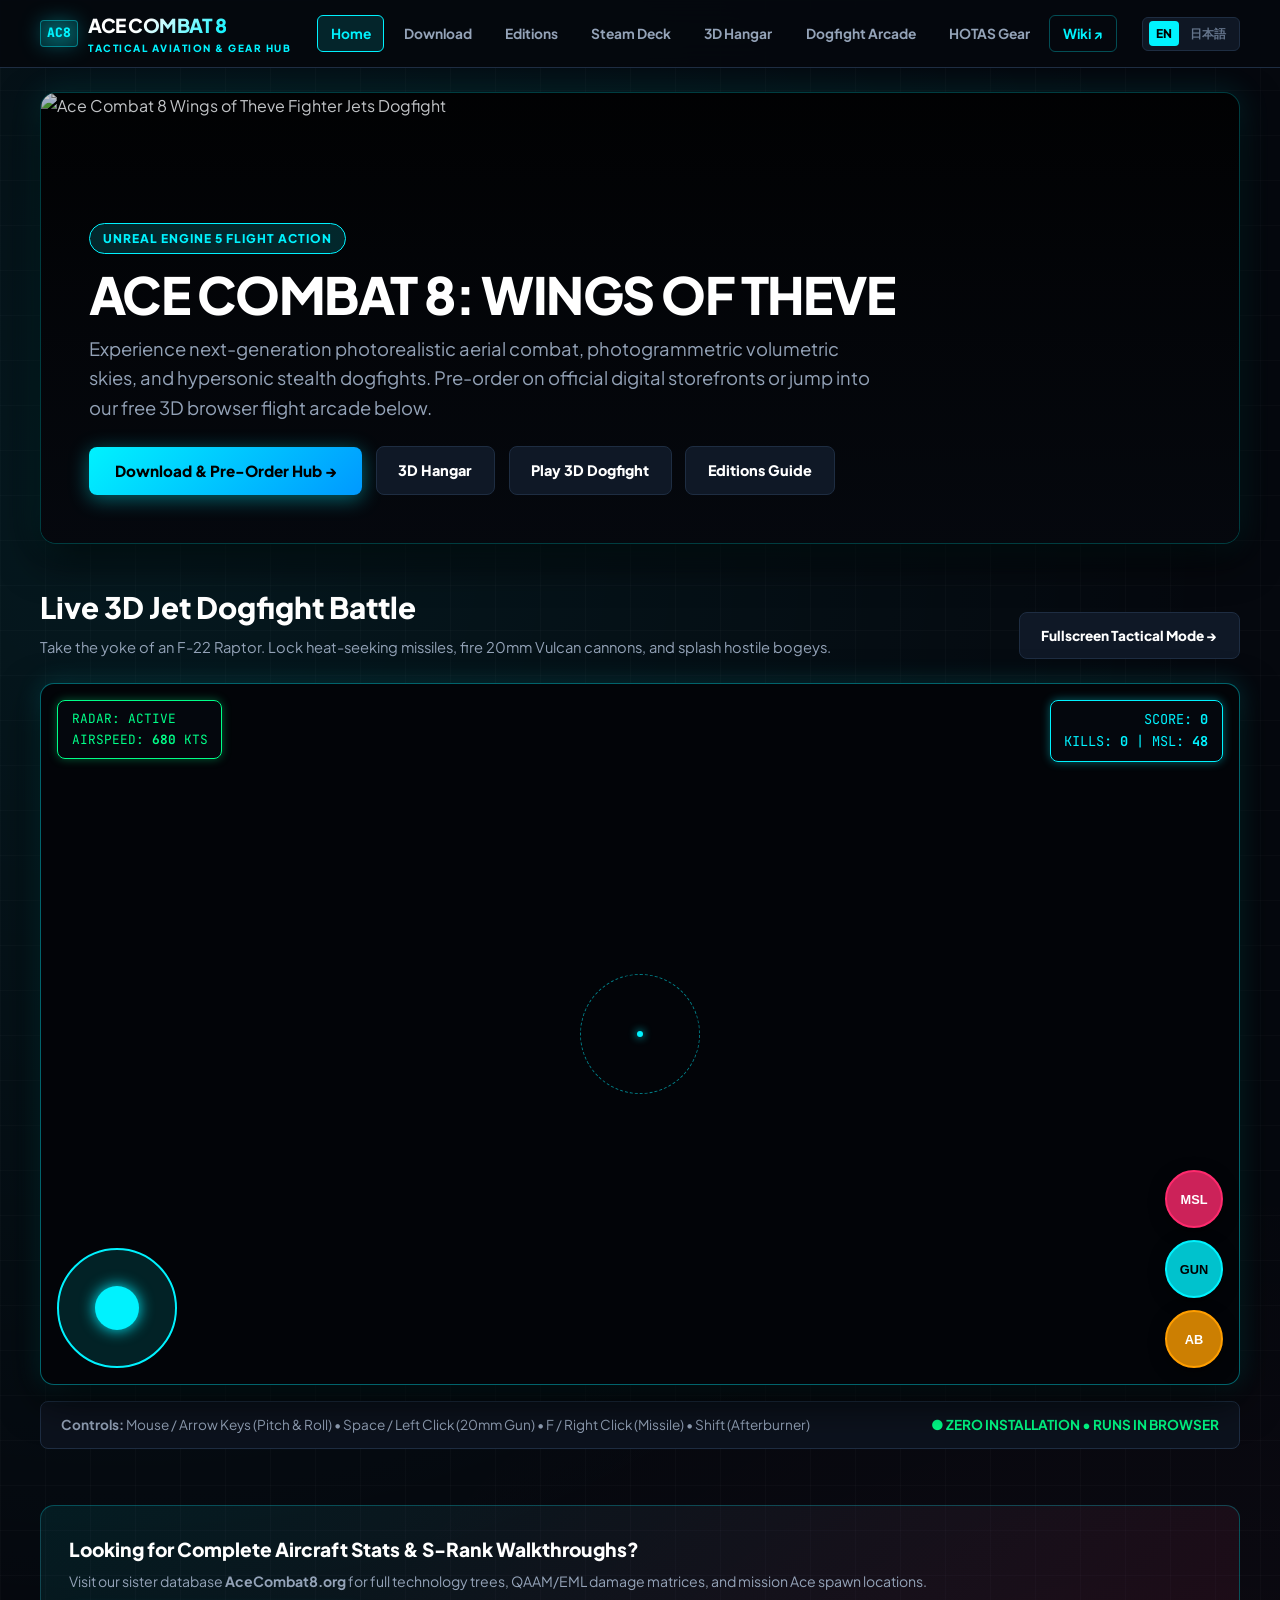
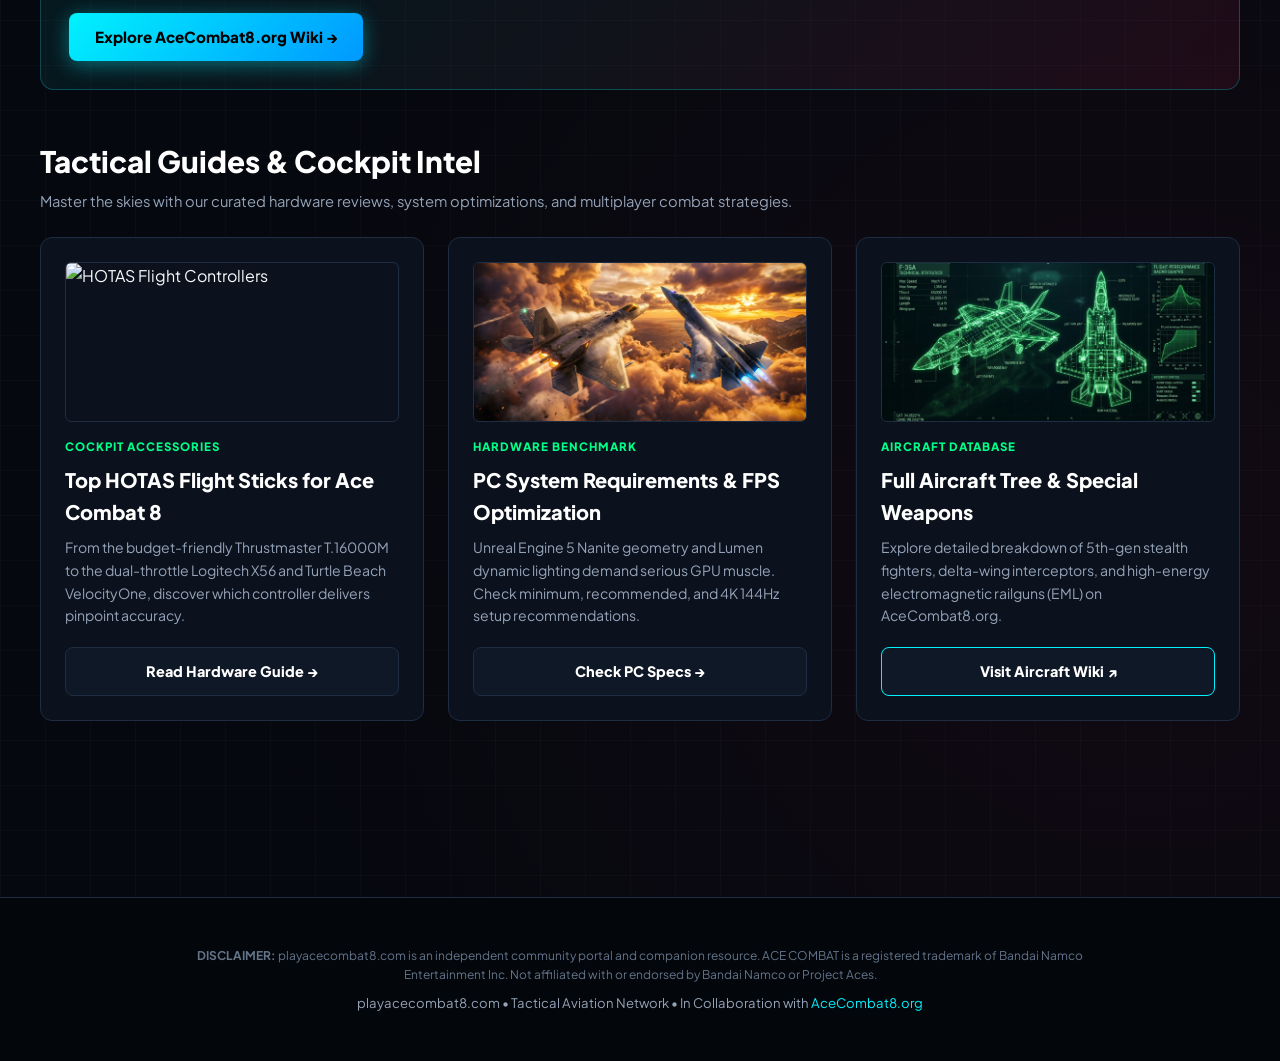
==== commit aa06f097: "fix(ui): restore missing inner page styles, tables, cards, and nav link states" ====
--- a/index.html
+++ b/index.html
@@ -62,11 +62,11 @@
 
       <nav class="top-nav" id="siteNav">
         <a href="/" class="nav-link active">Home</a>
-        <a href="/download/" class="nav-link" style="color: var(--hud-cyan); font-weight: 700;">Download</a>
+        <a href="/download/" class="nav-link">Download</a>
         <a href="/editions/" class="nav-link">Editions</a>
         <a href="/steam-deck/" class="nav-link">Steam Deck</a>
         <a href="/hangar/" class="nav-link">3D Hangar</a>
-        <a href="/play-online/" class="nav-link">3D Dogfight</a>
+        <a href="/play-online/" class="nav-link">Dogfight Arcade</a>
         <a href="/hardware/" class="nav-link">HOTAS Gear</a>
         <a href="https://acecombat8.org/" target="_blank" rel="noopener" class="nav-link" style="color: var(--hud-cyan); border-color: rgba(0,242,254,0.3);">Wiki ↗</a>
       </nav>
--- a/style.css
+++ b/style.css
@@ -1,4 +1,4 @@
-﻿/* ==========================================================================
+/* ==========================================================================
    ACE COMBAT 8: WINGS OF THEVE - Tactical Aviation & Arcade Hub
    ========================================================================== */
 
@@ -102,31 +102,34 @@
 .top-nav {
   display: flex;
   align-items: center;
-  gap: 0.4rem;
-}
-
+  gap: 0.35rem;
+}
+
+.top-nav a,
 .nav-link {
   color: var(--text-muted);
   text-decoration: none;
   font-size: 0.86rem;
   font-weight: 700;
-  padding: 0.4rem 0.85rem;
+  padding: 0.4rem 0.8rem;
   border-radius: 6px;
   transition: all 0.2s ease;
   border: 1px solid transparent;
   white-space: nowrap;
 }
 
+.top-nav a:hover,
 .nav-link:hover {
   color: #fff;
-  background: rgba(255, 255, 255, 0.05);
+  background: rgba(255, 255, 255, 0.06);
   border-color: var(--border-color);
 }
 
+.top-nav a.active,
 .nav-link.active {
-  color: var(--hud-cyan);
-  background: rgba(0, 242, 254, 0.1);
-  border-color: var(--hud-cyan);
+  color: var(--hud-cyan) !important;
+  background: rgba(0, 242, 254, 0.12) !important;
+  border-color: var(--hud-cyan) !important;
 }
 
 .header-right {
@@ -425,6 +428,139 @@
   color: var(--text-muted);
 }
 
+/* ==========================================================================
+   Inner Page Components: Cards, Tables, Grids, Tags, Breadcrumbs
+   ========================================================================== */
+
+/* Inner Hero Visual Banner */
+.inner-hero-banner {
+  border-radius: 12px;
+  overflow: hidden;
+  border: 1px solid var(--border-color);
+  box-shadow: 0 10px 30px rgba(0, 0, 0, 0.6);
+  margin-bottom: 2rem;
+  background: #000;
+}
+
+.inner-hero-banner img {
+  width: 100%;
+  height: auto;
+  max-height: 380px;
+  object-fit: cover;
+  display: block;
+}
+
+/* Breadcrumbs */
+.breadcrumbs {
+  font-size: 0.85rem;
+  color: var(--text-dim);
+  margin-bottom: 1.25rem;
+  display: flex;
+  align-items: center;
+  gap: 0.5rem;
+}
+
+.breadcrumbs a {
+  color: var(--text-muted);
+  text-decoration: none;
+  transition: color 0.2s;
+}
+
+.breadcrumbs a:hover {
+  color: var(--hud-cyan);
+}
+
+/* Gear Card (Tactical Container) */
+.gear-card {
+  background: var(--bg-card);
+  border: 1px solid var(--border-color);
+  border-radius: 12px;
+  padding: 1.5rem;
+  position: relative;
+  transition: all 0.2s ease;
+  box-shadow: 0 4px 20px rgba(0, 0, 0, 0.4);
+}
+
+.gear-card:hover {
+  border-color: rgba(0, 242, 254, 0.35);
+}
+
+/* Specs Grid */
+.specs-grid {
+  display: grid;
+  grid-template-columns: repeat(auto-fit, minmax(280px, 1fr));
+  gap: 1.25rem;
+  margin-bottom: 2.5rem;
+}
+
+/* Spec Tag */
+.spec-tag {
+  display: inline-block;
+  font-family: var(--font-mono);
+  font-size: 0.72rem;
+  font-weight: 800;
+  letter-spacing: 0.8px;
+  text-transform: uppercase;
+  padding: 3px 8px;
+  border-radius: 4px;
+  background: rgba(0, 242, 254, 0.12);
+  color: var(--hud-cyan);
+  border: 1px solid rgba(0, 242, 254, 0.25);
+  margin-bottom: 0.75rem;
+}
+
+/* Table Container & Specs Table */
+.table-container {
+  width: 100%;
+  overflow-x: auto;
+  border-radius: 10px;
+  border: 1px solid var(--border-color);
+  background: var(--bg-card);
+  box-shadow: 0 4px 25px rgba(0, 0, 0, 0.5);
+  margin-bottom: 2.5rem;
+}
+
+.specs-table {
+  width: 100%;
+  border-collapse: collapse;
+  font-size: 0.9rem;
+  text-align: left;
+}
+
+.specs-table th {
+  background: #080d16;
+  color: var(--hud-cyan);
+  font-family: var(--font-mono);
+  font-size: 0.78rem;
+  font-weight: 800;
+  letter-spacing: 0.05em;
+  text-transform: uppercase;
+  padding: 1rem 1.25rem;
+  border-bottom: 1px solid var(--border-color);
+  white-space: nowrap;
+}
+
+.specs-table td {
+  padding: 1rem 1.25rem;
+  border-bottom: 1px solid rgba(255, 255, 255, 0.06);
+  color: var(--text-muted);
+  vertical-align: middle;
+}
+
+.specs-table tbody tr:hover {
+  background: rgba(0, 242, 254, 0.03);
+}
+
+.specs-table tbody tr:last-child td {
+  border-bottom: none;
+}
+
+.specs-table strong {
+  color: #fff;
+  font-weight: 700;
+}
+
+
 /* 3D Dogfight Arcade Container */
 .dogfight-game-wrapper {
   position: relative;
@@ -614,6 +750,55 @@
   margin: 0 auto;
 }
 
+.footer-container {
+  max-width: 1240px;
+  margin: 0 auto;
+  display: grid;
+  grid-template-columns: repeat(auto-fit, minmax(240px, 1fr));
+  gap: 2rem;
+  text-align: left;
+  margin-bottom: 2rem;
+}
+
+.footer-col h4 {
+  font-size: 0.95rem;
+  font-weight: 800;
+  color: #fff;
+  margin-bottom: 0.85rem;
+  letter-spacing: 0.05em;
+}
+
+.footer-col p {
+  color: var(--text-dim);
+  font-size: 0.82rem;
+  line-height: 1.6;
+}
+
+.footer-links {
+  display: flex;
+  flex-direction: column;
+  gap: 0.45rem;
+}
+
+.footer-links a {
+  color: var(--text-muted);
+  text-decoration: none;
+  font-size: 0.84rem;
+  transition: color 0.2s;
+}
+
+.footer-links a:hover {
+  color: var(--hud-cyan);
+}
+
+.footer-bottom {
+  border-top: 1px solid rgba(255, 255, 255, 0.06);
+  padding-top: 1.5rem;
+  color: var(--text-dim);
+  font-size: 0.78rem;
+  text-align: center;
+}
+
 .disclaimer-text {
   font-size: 0.75rem;
   color: var(--text-dim);
@@ -625,3 +810,4 @@
   color: var(--text-muted);
 }
 
+
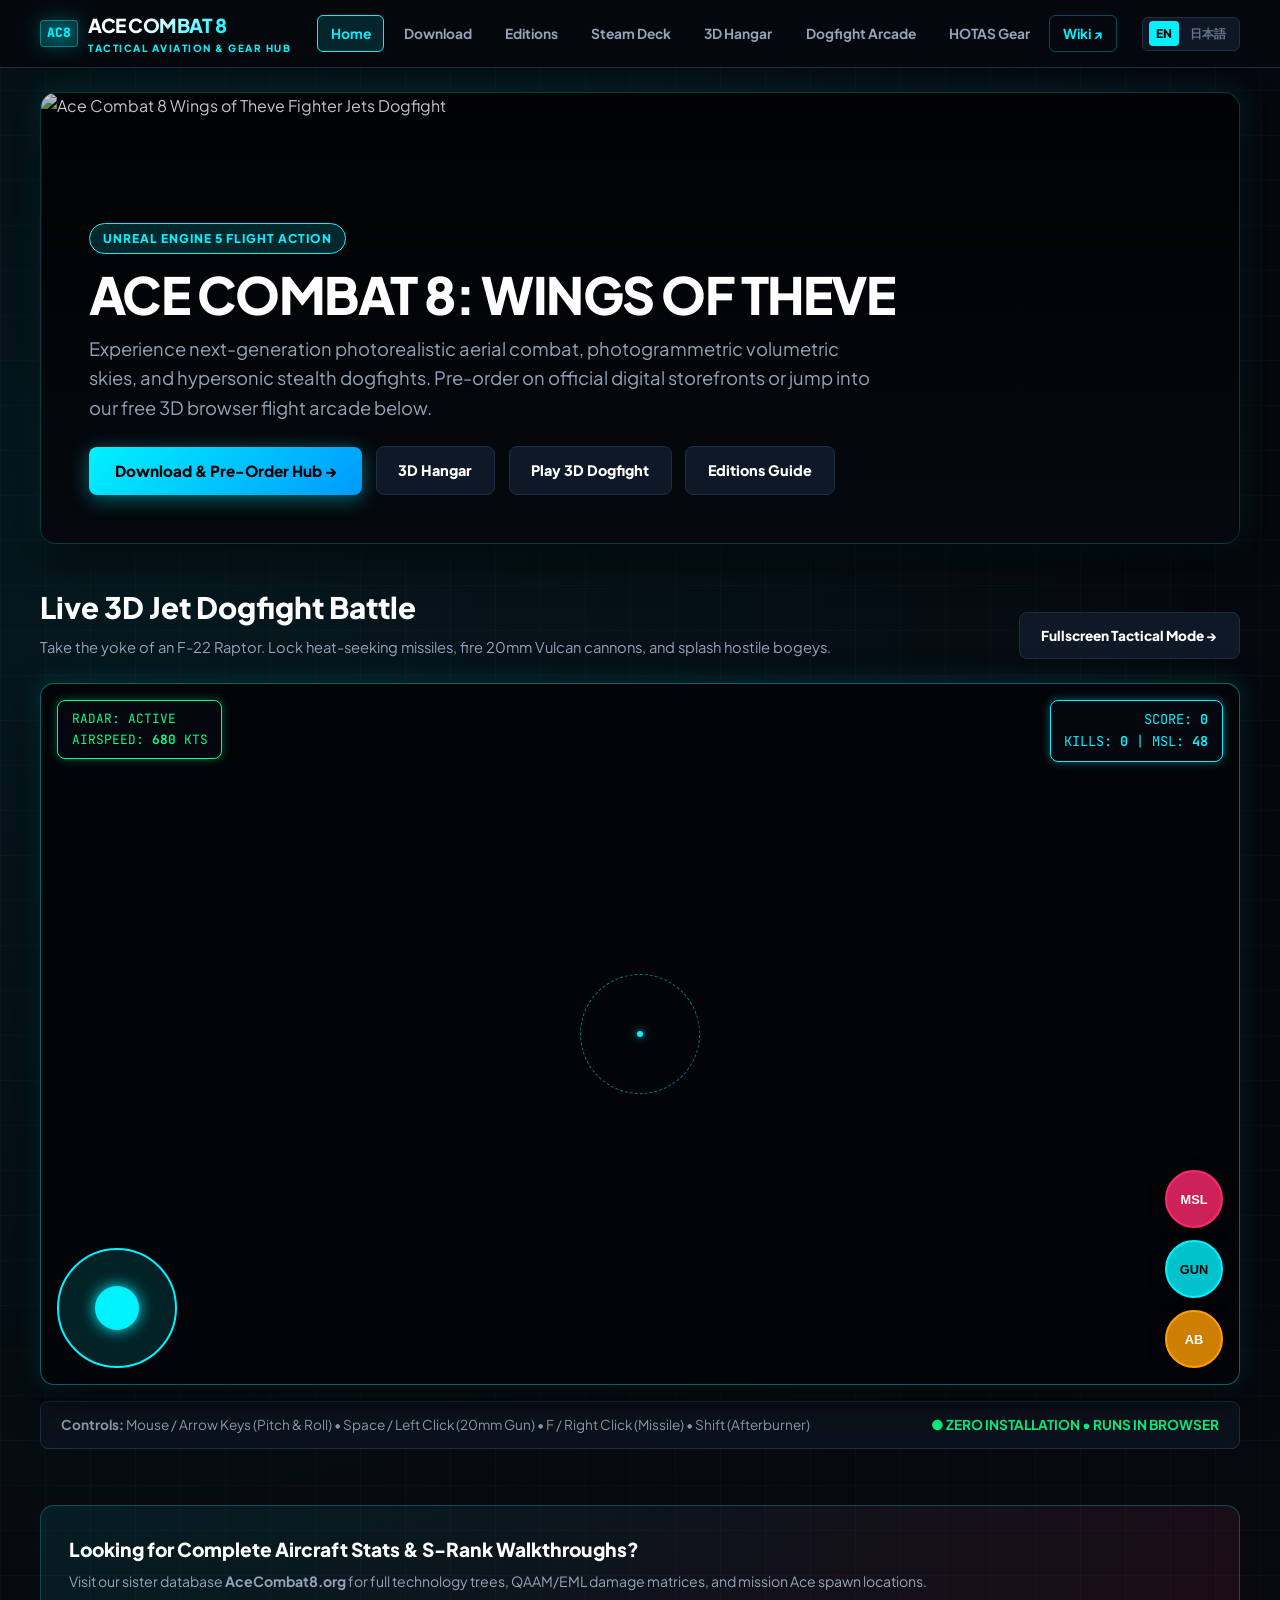
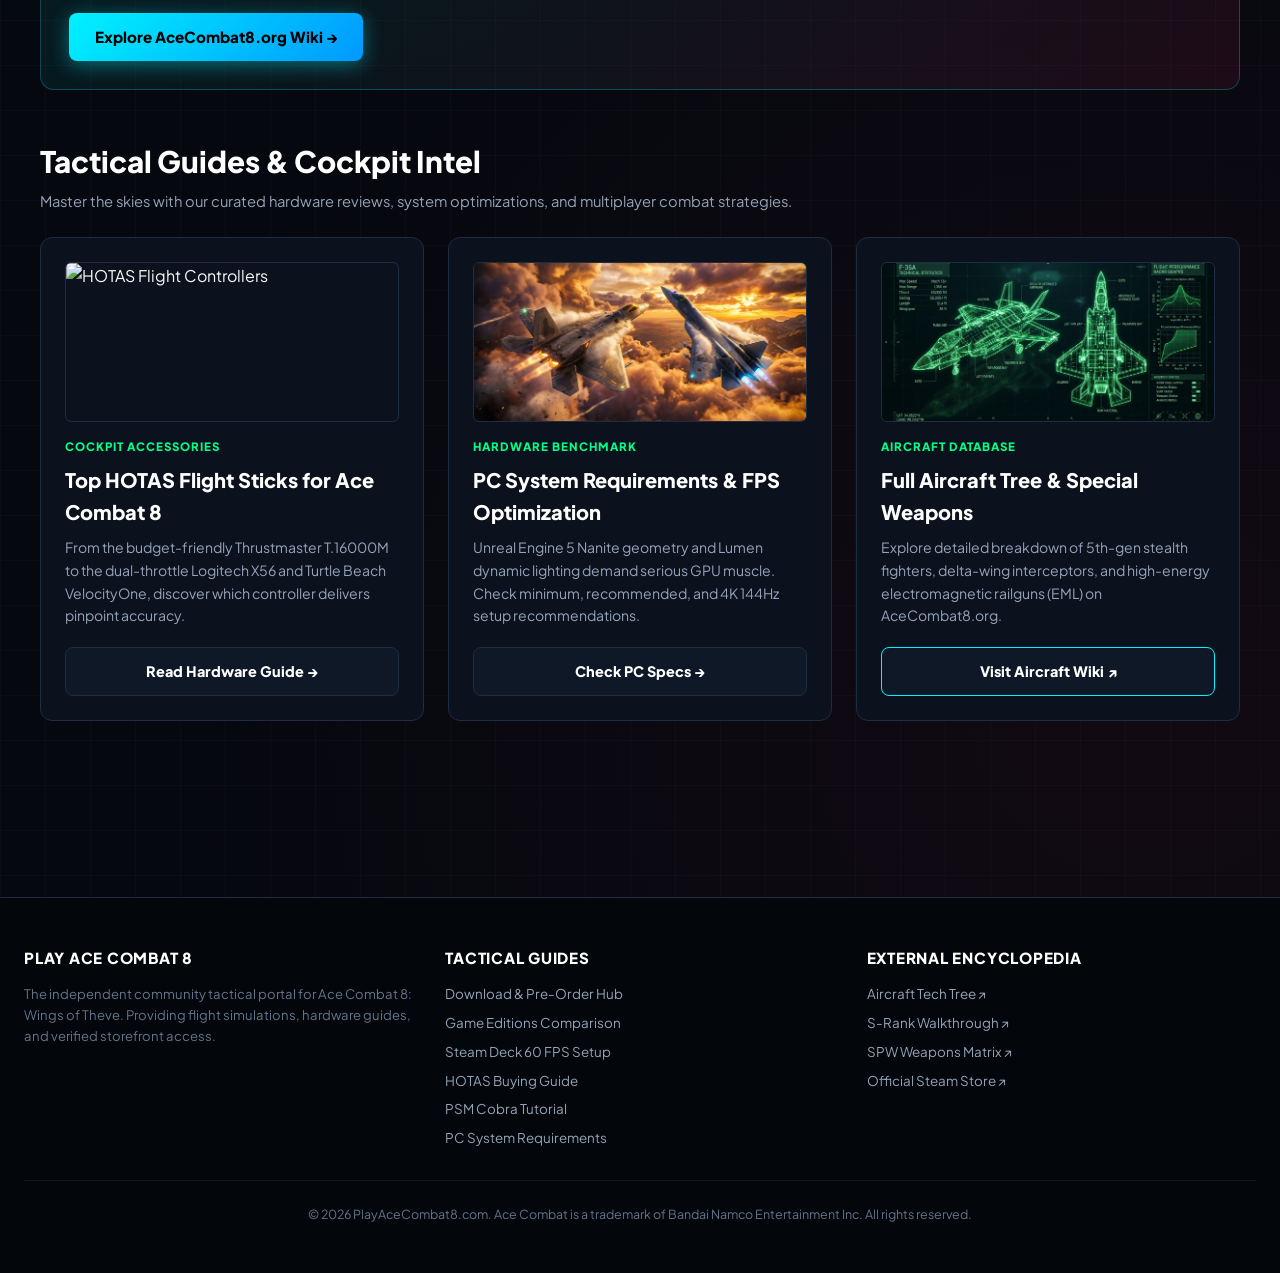
==== commit 7dfca1f9: "fix(ui): harmonize footer across all pages and add visual banner to system-requirements" ====
--- a/index.html
+++ b/index.html
@@ -222,11 +222,34 @@
 
   <!-- Site Footer -->
   <footer class="site-footer">
-    <div class="footer-content">
-      <p class="disclaimer-text">
-        <strong>DISCLAIMER:</strong> playacecombat8.com is an independent community portal and companion resource. ACE COMBAT is a registered trademark of Bandai Namco Entertainment Inc. Not affiliated with or endorsed by Bandai Namco or Project Aces.
-      </p>
-      <p class="copyright-sub">playacecombat8.com • Tactical Aviation Network • In Collaboration with <a href="https://acecombat8.org/" target="_blank" rel="noopener" style="color: var(--hud-cyan); text-decoration: none;">AceCombat8.org</a></p>
+    <div class="footer-container">
+      <div class="footer-col">
+        <h4>PLAY ACE COMBAT 8</h4>
+        <p>The independent community tactical portal for Ace Combat 8: Wings of Theve. Providing flight simulations, hardware guides, and verified storefront access.</p>
+      </div>
+      <div class="footer-col">
+        <h4>TACTICAL GUIDES</h4>
+        <div class="footer-links">
+          <a href="/download/">Download & Pre-Order Hub</a>
+          <a href="/editions/">Game Editions Comparison</a>
+          <a href="/steam-deck/">Steam Deck 60 FPS Setup</a>
+          <a href="/hardware/">HOTAS Buying Guide</a>
+          <a href="/psm-guide/">PSM Cobra Tutorial</a>
+          <a href="/system-requirements/">PC System Requirements</a>
+        </div>
+      </div>
+      <div class="footer-col">
+        <h4>EXTERNAL ENCYCLOPEDIA</h4>
+        <div class="footer-links">
+          <a href="https://acecombat8.org/aircraft/" target="_blank" rel="noopener">Aircraft Tech Tree ↗</a>
+          <a href="https://acecombat8.org/missions/" target="_blank" rel="noopener">S-Rank Walkthrough ↗</a>
+          <a href="https://acecombat8.org/weapons/" target="_blank" rel="noopener">SPW Weapons Matrix ↗</a>
+          <a href="https://store.steampowered.com/search/?term=Ace+Combat" target="_blank" rel="noopener">Official Steam Store ↗</a>
+        </div>
+      </div>
+    </div>
+    <div class="footer-bottom">
+      &copy; 2026 PlayAceCombat8.com. Ace Combat is a trademark of Bandai Namco Entertainment Inc. All rights reserved.
     </div>
   </footer>
 
